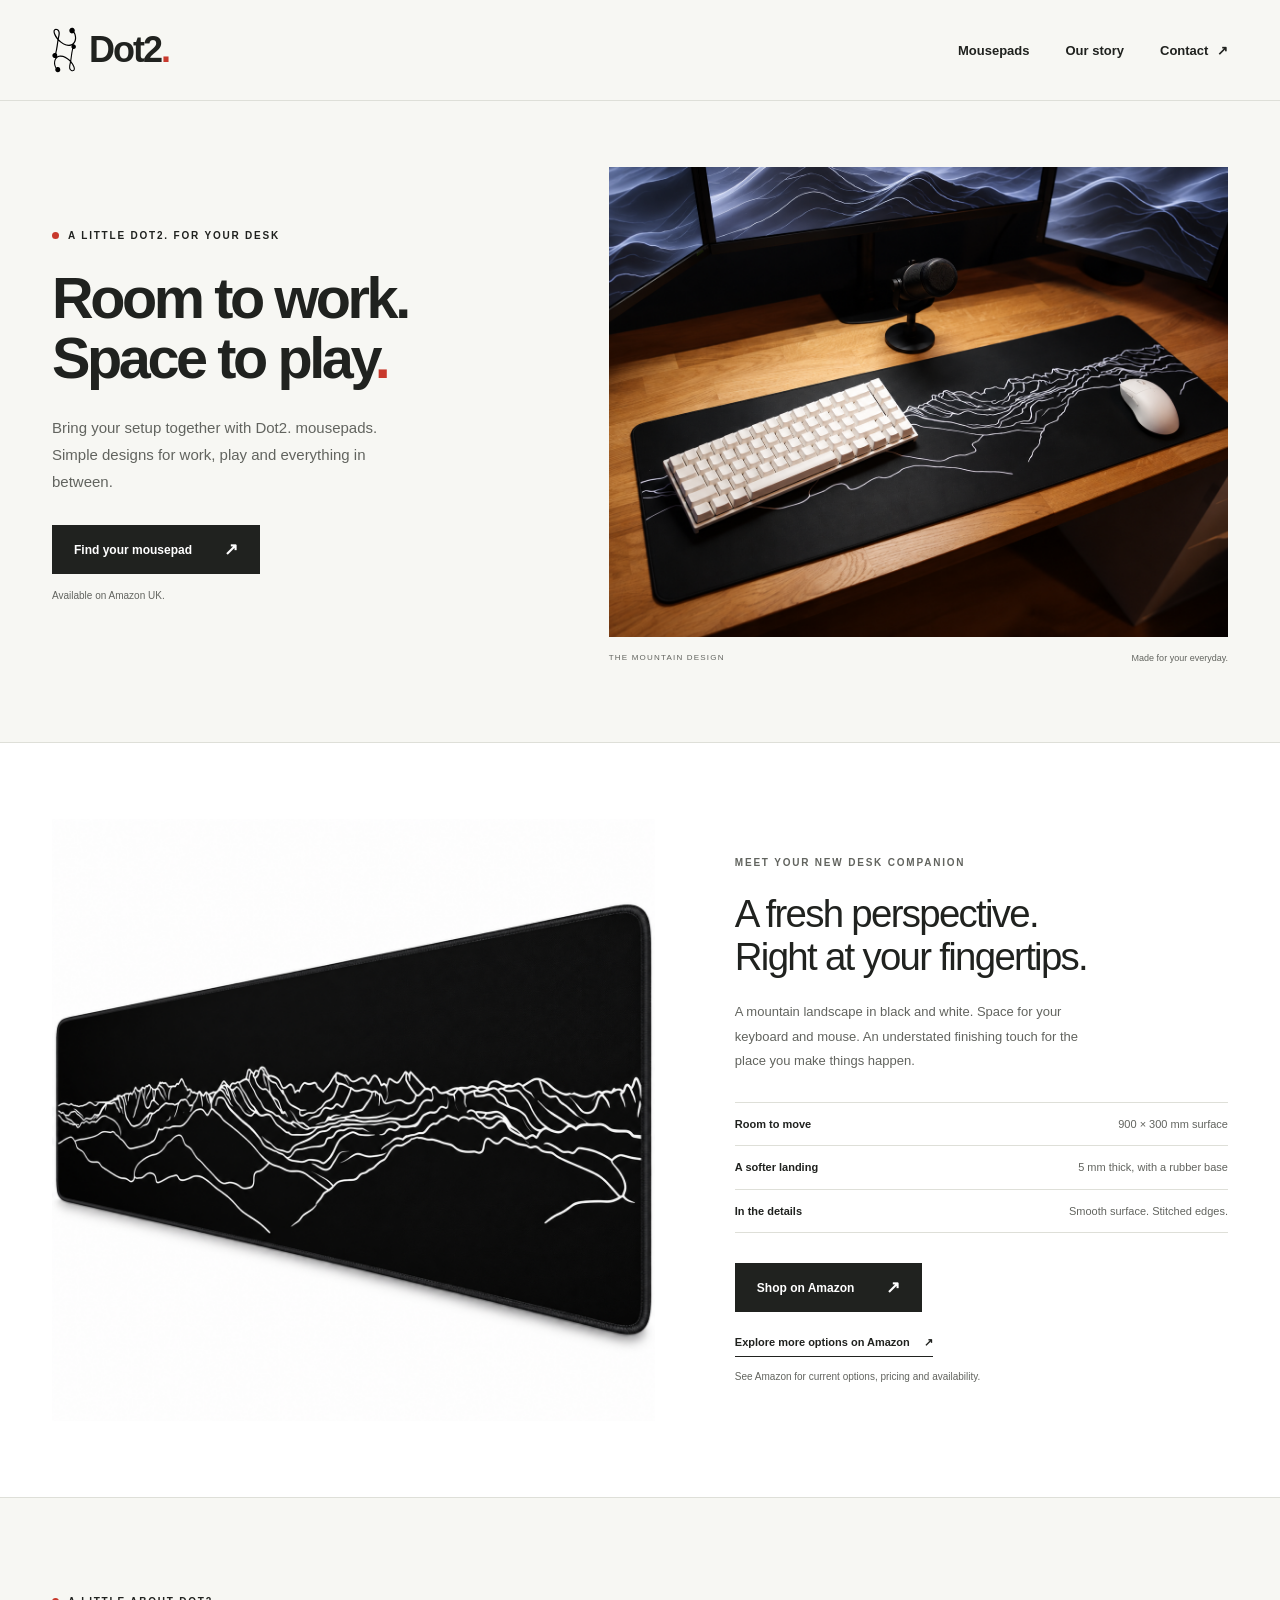
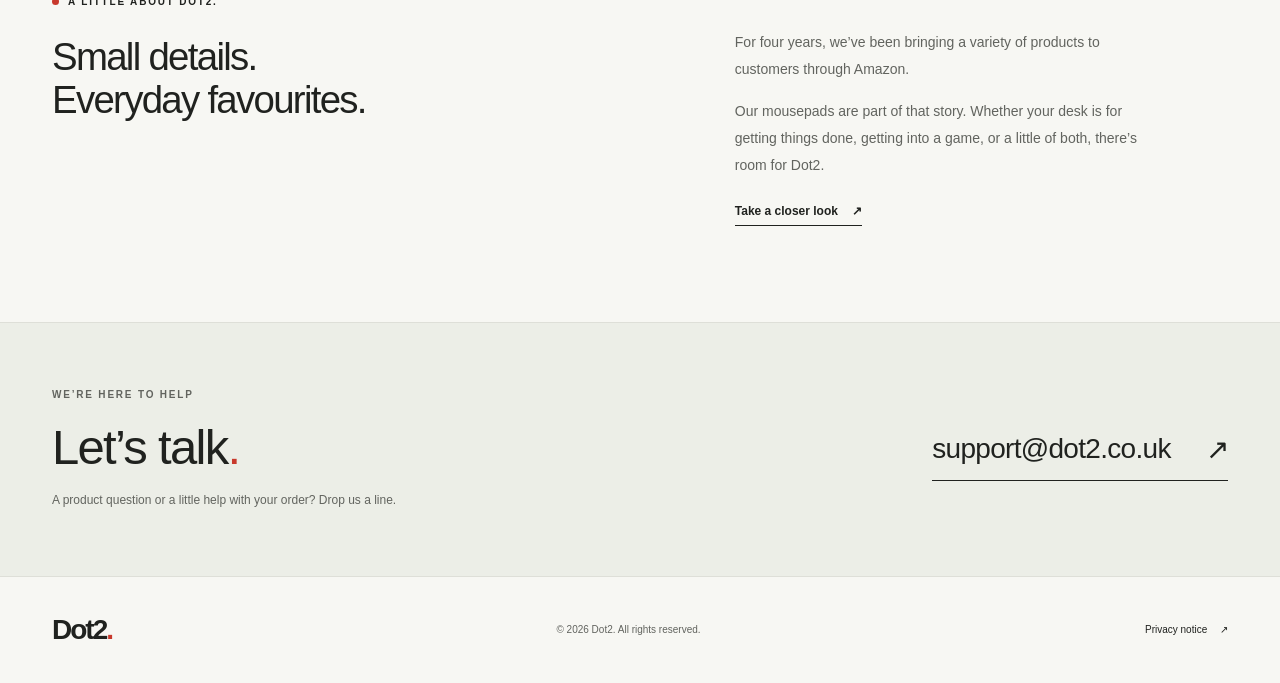
==== index.html @ 9f23a9d2 "Create Dot2 company website and GitHub Pages deployment" ====
<!doctype html>
<html lang="en-GB">
  <head>
    <meta charset="utf-8">
    <meta name="viewport" content="width=device-width, initial-scale=1">
    <meta name="description" content="Meet Dot2. Mousepads for work, play and everything in between. Explore our Mountain mousepad on Amazon UK or get in touch with our team.">
    <meta name="theme-color" content="#f7f7f3">
    <title>Dot2. — Room to work. Space to play.</title>
    <link rel="icon" href="assets/brand-mark.svg" type="image/svg+xml">
    <link rel="stylesheet" href="styles.css">
  </head>
  <body>
    <a class="skip-link" href="#main">Skip to content</a>
    <header class="site-header">
      <div class="container header-inner">
        <a class="brand" href="./" aria-label="Dot2. home">
          <img src="assets/brand-mark.svg" alt="" width="25" height="46">
          <span>Dot2<span class="brand-dot">.</span></span>
        </a>
        <nav class="main-nav" aria-label="Main navigation">
          <a href="#mousepads">Mousepads</a>
          <a href="#about">Our story</a>
          <a href="#contact">Contact <span aria-hidden="true">↗</span></a>
        </nav>
      </div>
    </header>

    <main id="main">
      <section class="hero container" aria-labelledby="hero-title">
        <div class="hero-copy">
          <p class="eyebrow"><span class="little-dot" aria-hidden="true"></span> A LITTLE DOT2. FOR YOUR DESK</p>
          <h1 id="hero-title">Room to work.<br>Space to play<span class="brand-dot">.</span></h1>
          <p class="hero-description">Bring your setup together with Dot2. mousepads. Simple designs for work, play and everything in between.</p>
          <a class="button button-dark" href="#mousepads">Find your mousepad <span aria-hidden="true">↗</span></a>
          <p class="hero-note">Available on Amazon UK.</p>
        </div>
        <figure class="hero-image">
          <img src="assets/mountain-lifestyle.png" alt="Dot2. black Mountain mousepad with white mountain line art on a wooden desk beneath a white keyboard and mouse." width="1536" height="1024" fetchpriority="high">
          <figcaption><span>THE MOUNTAIN DESIGN</span><span>Made for your everyday.</span></figcaption>
        </figure>
      </section>

      <section class="product-section" id="mousepads" aria-labelledby="product-title">
        <div class="container product-grid">
          <div class="product-image">
            <img src="assets/mountain-mousepad.png" alt="Angled view of the Dot2. Mountain mousepad, showing its black surface, white mountain line design and stitched edges." width="1254" height="1254" loading="lazy">
          </div>
          <div class="product-copy">
            <p class="eyebrow">MEET YOUR NEW DESK COMPANION</p>
            <h2 id="product-title">A fresh perspective.<br>Right at your fingertips.</h2>
            <p>A mountain landscape in black and white. Space for your keyboard and mouse. An understated finishing touch for the place you make things happen.</p>
            <dl class="product-details">
              <div><dt>Room to move</dt><dd>900 × 300 mm surface</dd></div>
              <div><dt>A softer landing</dt><dd>5 mm thick, with a rubber base</dd></div>
              <div><dt>In the details</dt><dd>Smooth surface. Stitched edges.</dd></div>
            </dl>
            <a class="button button-dark" href="https://www.amazon.co.uk/dp/B0HB7JHK9S">Shop on Amazon <span aria-hidden="true">↗</span></a>
            <a class="text-link more-options" href="https://www.amazon.co.uk/dp/B0HB7FL3H1">Explore more options on Amazon <span aria-hidden="true">↗</span></a>
            <p class="product-note">See Amazon for current options, pricing and availability.</p>
          </div>
        </div>
      </section>

      <section class="about-section container" id="about" aria-labelledby="about-title">
        <div>
          <p class="eyebrow"><span class="little-dot" aria-hidden="true"></span> A LITTLE ABOUT DOT2.</p>
          <h2 id="about-title">Small details.<br>Everyday favourites.</h2>
        </div>
        <div class="about-copy">
          <p>For four years, we’ve been bringing a variety of products to customers through Amazon.</p>
          <p>Our mousepads are part of that story. Whether your desk is for getting things done, getting into a game, or a little of both, there’s room for Dot2.</p>
          <a class="text-link" href="#mousepads">Take a closer look <span aria-hidden="true">↗</span></a>
        </div>
      </section>

      <section class="contact-section" id="contact" aria-labelledby="contact-title">
        <div class="container contact-inner">
          <div>
            <p class="eyebrow">WE’RE HERE TO HELP</p>
            <h2 id="contact-title">Let’s talk<span class="brand-dot">.</span></h2>
            <p>A product question or a little help with your order? Drop us a line.</p>
          </div>
          <a class="contact-email" href="mailto:support@dot2.co.uk">support@dot2.co.uk <span aria-hidden="true">↗</span></a>
        </div>
      </section>
    </main>

    <footer class="site-footer">
      <div class="container footer-inner">
        <a class="brand footer-brand" href="./" aria-label="Dot2. home"><span>Dot2<span class="brand-dot">.</span></span></a>
        <p>© 2026 Dot2. All rights reserved.</p>
        <a href="privacy.html">Privacy notice <span aria-hidden="true">↗</span></a>
      </div>
    </footer>
  </body>
</html>
---- styles.css ----
:root {
  color-scheme: light;
  --paper: #f7f7f3;
  --ink: #20221f;
  --muted: #62645f;
  --line: #dedfd8;
  --accent: #c8392c;
  --white: #ffffff;
}

* { box-sizing: border-box; }
html { scroll-behavior: smooth; scroll-padding-top: 30px; }
body { margin: 0; background: var(--paper); color: var(--ink); font-family: Arial, Helvetica, sans-serif; -webkit-font-smoothing: antialiased; }
img { display: block; max-width: 100%; height: auto; }
a { color: inherit; text-underline-offset: 5px; }
a, button { -webkit-tap-highlight-color: transparent; }
a:focus-visible { outline: 3px solid var(--accent); outline-offset: 6px; }
::selection { background: #f2c0b7; color: var(--ink); }
.container { width: min(1240px, calc(100% - 104px)); margin-inline: auto; }
.skip-link { position: fixed; top: 12px; left: 12px; z-index: 10; padding: 13px 18px; background: var(--ink); color: var(--white); transform: translateY(-180%); }
.skip-link:focus { transform: translateY(0); }
.site-header { border-bottom: 1px solid var(--line); }
.header-inner { display: flex; align-items: center; justify-content: space-between; min-height: 100px; gap: 24px; }
.brand { display: inline-flex; align-items: center; gap: 12px; color: var(--ink); text-decoration: none; flex-shrink: 0; }
.brand > span { font-size: 36px; font-weight: 750; letter-spacing: -2px; }
.brand img { width: 25px; height: 46px; object-fit: contain; }
.brand-dot { color: var(--accent); }
.main-nav { display: flex; gap: 36px; font-size: 13px; font-weight: 600; }
.main-nav a { text-decoration: none; padding-block: 12px; }
.main-nav a:hover, .site-footer a:hover { color: var(--accent); }
.main-nav span { margin-left: 5px; }
.hero { display: grid; grid-template-columns: 0.9fr 1.1fr; align-items: center; gap: 50px; padding-block: 66px 76px; }
.eyebrow { display: flex; align-items: center; gap: 9px; margin: 0 0 26px; font-size: 10px; line-height: 1.5; font-weight: 700; letter-spacing: 1.8px; }
.little-dot { width: 7px; height: 7px; flex-shrink: 0; border-radius: 50%; background: var(--accent); }
h1, h2, p { margin-top: 0; }
h1 { margin-bottom: 25px; font-size: clamp(44px, 4.5vw, 66px); font-weight: 600; line-height: 1.04; letter-spacing: -3.4px; }
h2 { font-size: clamp(30px, 3vw, 43px); font-weight: 500; line-height: 1.12; letter-spacing: -1.7px; }
.hero-description { max-width: 350px; margin-bottom: 30px; color: var(--muted); font-size: 15px; line-height: 1.8; }
.button { display: inline-flex; align-items: center; justify-content: space-between; gap: 32px; min-height: 49px; padding: 16px 22px; font-size: 12px; font-weight: 600; text-decoration: none; transition: background 150ms ease; }
.button-dark { background: var(--ink); color: var(--white); }
.button-dark:hover { background: #44483f; }
.button span { font-size: 17px; line-height: 1; }
.hero-note, .product-note { color: var(--muted); font-size: 10px; line-height: 1.6; }
.hero-note { margin: 14px 0 0; }
.hero-image { margin: 0; }
.hero-image > img { width: 100%; height: 470px; object-fit: cover; object-position: 52% center; }
.hero-image figcaption { display: flex; justify-content: space-between; gap: 15px; margin-top: 15px; color: var(--muted); font-size: 9px; line-height: 1.5; }
.hero-image figcaption span:first-child { font-size: 8px; letter-spacing: 1.2px; }
.product-section { background: var(--white); border-top: 1px solid var(--line); border-bottom: 1px solid var(--line); }
.product-grid { display: grid; grid-template-columns: 1.1fr 0.9fr; align-items: center; gap: 80px; padding-block: 76px; }
.product-image { min-width: 0; }
.product-image img { width: 100%; }
.product-copy .eyebrow { margin-bottom: 22px; color: var(--muted); }
.product-copy h2 { margin-bottom: 22px; }
.product-copy > p:not(.eyebrow):not(.product-note) { color: var(--muted); font-size: 13px; line-height: 1.9; max-width: 370px; }
.product-details { margin-block: 28px 30px; }
.product-details > div { display: flex; align-items: baseline; justify-content: space-between; gap: 15px; border-top: 1px solid var(--line); padding-block: 13px; font-size: 11px; line-height: 1.5; }
.product-details > div:last-child { border-bottom: 1px solid var(--line); }
.product-details dt { font-weight: 600; }
.product-details dd { margin: 0; color: var(--muted); text-align: right; }
.text-link { display: inline-flex; align-items: center; gap: 14px; font-size: 12px; line-height: 1.6; font-weight: 600; text-decoration: none; border-bottom: 1px solid var(--ink); padding-bottom: 4px; }
.text-link:hover { color: var(--accent); border-bottom-color: var(--accent); }
.more-options { display: flex; width: fit-content; margin-top: 22px; font-size: 11px; }
.product-note { margin: 12px 0 0; }
.about-section { display: grid; grid-template-columns: 1.1fr 0.9fr; gap: 80px; padding-block: 96px; }
.about-section h2 { margin-bottom: 0; }
.about-copy { padding-top: 35px; max-width: 420px; }
.about-copy p { color: var(--muted); font-size: 14px; line-height: 1.9; margin-bottom: 16px; }
.about-copy .text-link { margin-top: 8px; }
.contact-section { background: #eceee7; border-top: 1px solid var(--line); }
.contact-inner { display: flex; align-items: center; justify-content: space-between; gap: 40px; padding-block: 64px; }
.contact-inner .eyebrow { margin-bottom: 18px; color: var(--muted); }
.contact-inner h2 { margin-bottom: 15px; font-size: 49px; }
.contact-inner p:last-child { color: var(--muted); font-size: 12px; line-height: 1.8; margin-bottom: 0; }
.contact-email { display: inline-flex; align-items: center; gap: 35px; font-size: clamp(18px, 2.2vw, 28px); letter-spacing: -0.7px; text-decoration: none; border-bottom: 1px solid var(--ink); padding-block: 14px; }
.contact-email:hover { color: var(--accent); border-color: var(--accent); }
.site-footer { border-top: 1px solid var(--line); }
.footer-inner { display: flex; align-items: center; justify-content: space-between; gap: 24px; min-height: 106px; }
.footer-brand > span { font-size: 28px; }
.footer-inner p { margin: 0; color: var(--muted); font-size: 10px; }
.footer-inner > a:last-child { font-size: 10px; text-decoration: none; }
.footer-inner > a:last-child span { margin-left: 10px; }
.privacy-main { max-width: 850px; padding-block: 48px 100px; }
.back-link { margin-bottom: 58px; }
.privacy-main h1 { font-size: clamp(48px, 6vw, 76px); margin-bottom: 18px; }
.privacy-date { color: var(--muted); font-size: 12px; }
.privacy-content { margin-top: 52px; max-width: 680px; }
.privacy-content section + section { margin-top: 35px; }
.privacy-content h2 { font-size: 24px; letter-spacing: -0.6px; margin-bottom: 15px; }
.privacy-content p { color: var(--muted); font-size: 14px; line-height: 1.9; margin-bottom: 12px; }
.privacy-content a:hover { color: var(--accent); }

@media (min-width: 1500px) {
  .hero { padding-block: 86px 96px; }
  .hero-image > img { height: 510px; }
}
@media (max-width: 1050px) {
  .container { width: calc(100% - 64px); }
  .hero { gap: 30px; padding-block: 52px 62px; }
  h1 { font-size: clamp(40px, 5vw, 54px); letter-spacing: -2.6px; }
  .hero-image > img { height: 420px; }
  .hero-description { font-size: 14px; }
  .eyebrow { font-size: 9px; letter-spacing: 1.4px; }
  .product-grid, .about-section { gap: 45px; }
  .product-details > div { flex-direction: column; gap: 4px; }
  .product-details dd { text-align: left; }
  .contact-email { gap: 20px; }
}
@media (max-width: 720px) {
  .container { width: calc(100% - 40px); }
  .header-inner { min-height: 80px; gap: 18px; }
  .brand { gap: 8px; }
  .brand > span { font-size: 30px; }
  .brand img { width: 20px; height: 37px; }
  .main-nav { gap: 20px; font-size: 11px; }
  .main-nav span { display: none; }
  .hero { grid-template-columns: 1fr; gap: 36px; padding-block: 47px 44px; }
  .hero .eyebrow { margin-bottom: 23px; }
  h1 { font-size: clamp(42px, 8.7vw, 62px); letter-spacing: -2.7px; }
  .hero-description { max-width: 360px; margin-bottom: 25px; font-size: 14px; }
  .hero-image > img { height: auto; aspect-ratio: 1.35; object-position: center; }
  .hero-image figcaption { margin-top: 12px; }
  .product-grid { grid-template-columns: 1fr; gap: 20px; padding-block: 35px 48px; }
  .product-image { max-width: 480px; width: 100%; margin-inline: auto; }
  .product-copy h2 { font-size: 34px; }
  .product-copy > p:not(.eyebrow):not(.product-note) { max-width: 420px; }
  .product-details > div { flex-direction: row; }
  .product-details dd { text-align: right; }
  .about-section { grid-template-columns: 1fr; gap: 25px; padding-block: 55px; }
  .about-section h2 { font-size: 36px; }
  .about-copy { padding-top: 0; }
  .contact-inner { align-items: flex-start; flex-direction: column; gap: 20px; padding-block: 45px; }
  .contact-inner h2 { font-size: 44px; }
  .contact-email { font-size: 24px; }
  .footer-inner { flex-wrap: wrap; min-height: 100px; padding-block: 25px; column-gap: 20px; row-gap: 16px; }
  .footer-brand { width: 100%; }
  .footer-brand > span { font-size: 26px; }
  .privacy-main { padding-block: 35px 60px; }
  .back-link { margin-bottom: 42px; }
  .privacy-content { margin-top: 38px; }
}
@media (max-width: 370px) {
  .main-nav { gap: 12px; font-size: 10px; }
  .product-details > div { flex-direction: column; }
  .product-details dd { text-align: left; }
  .contact-email { font-size: 22px; gap: 18px; }
}
@media (prefers-reduced-motion: reduce) {
  html { scroll-behavior: auto; }
  .button { transition: none; }
}
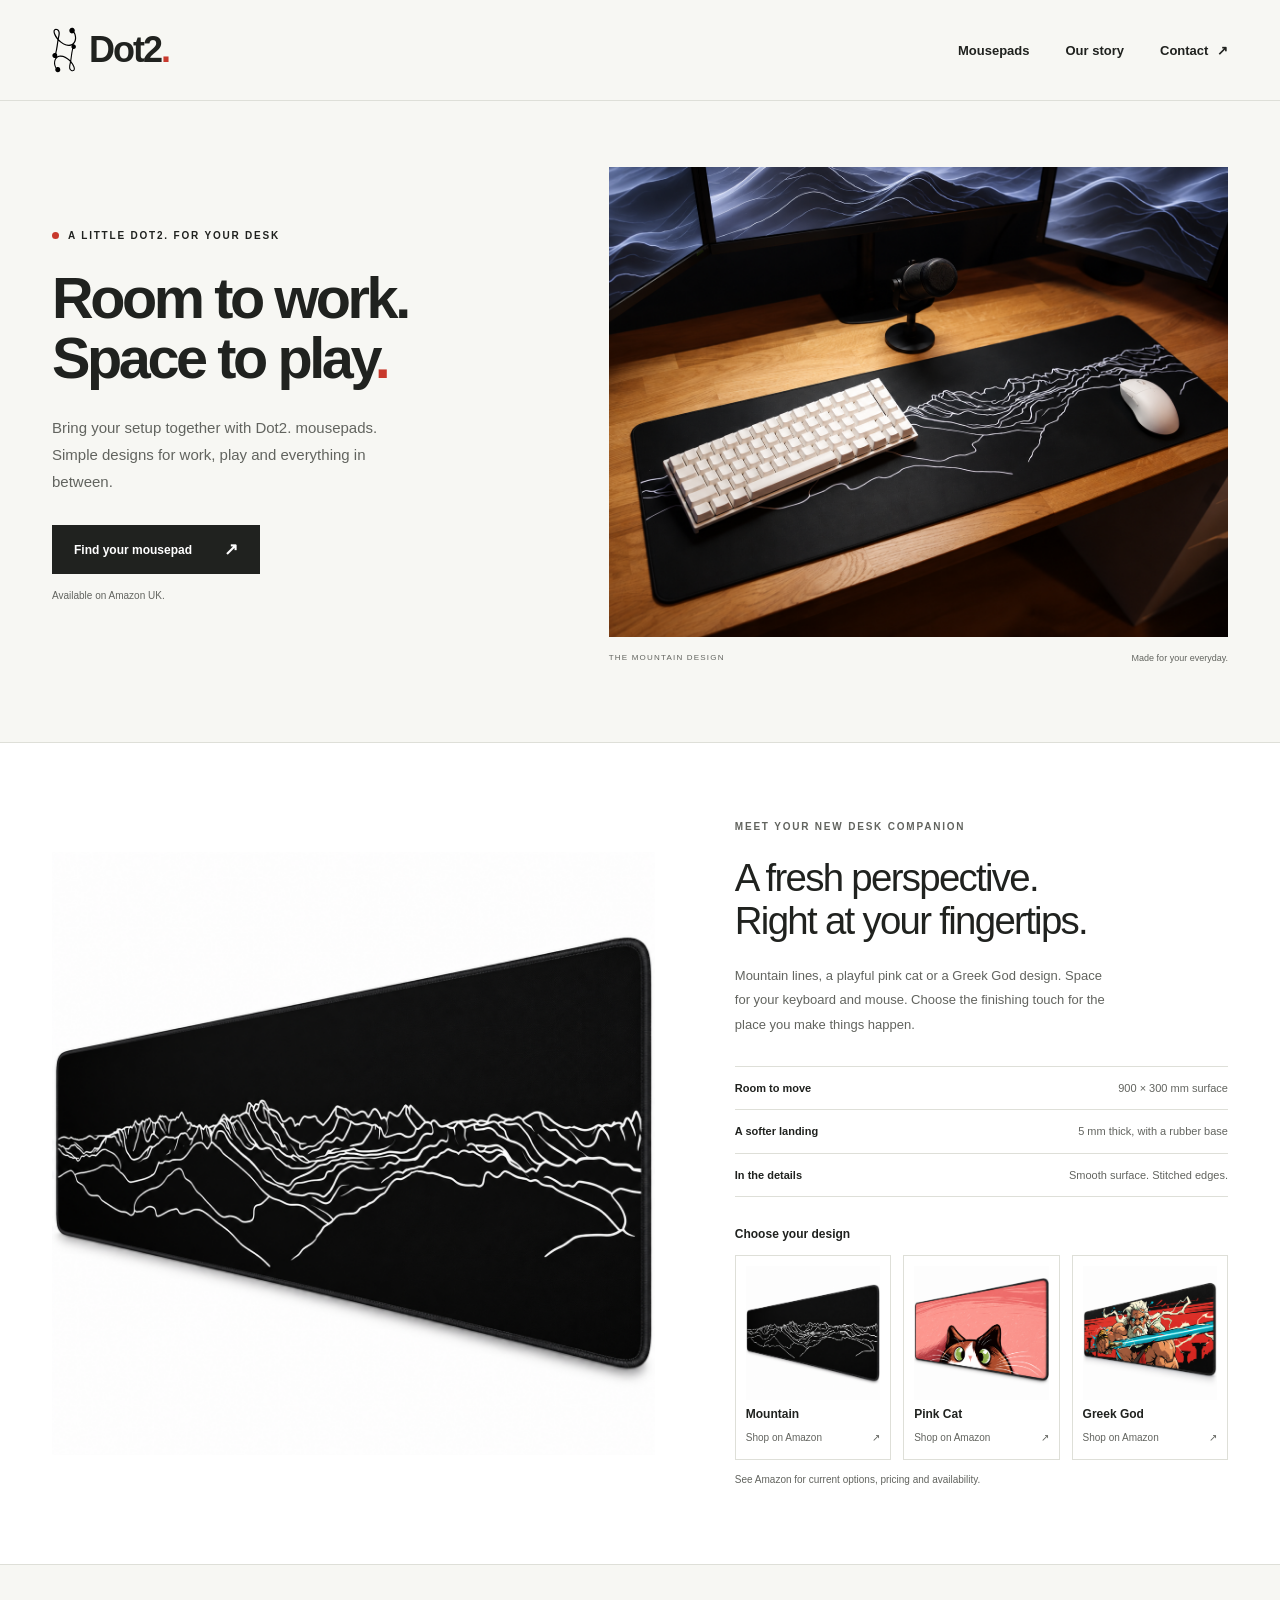
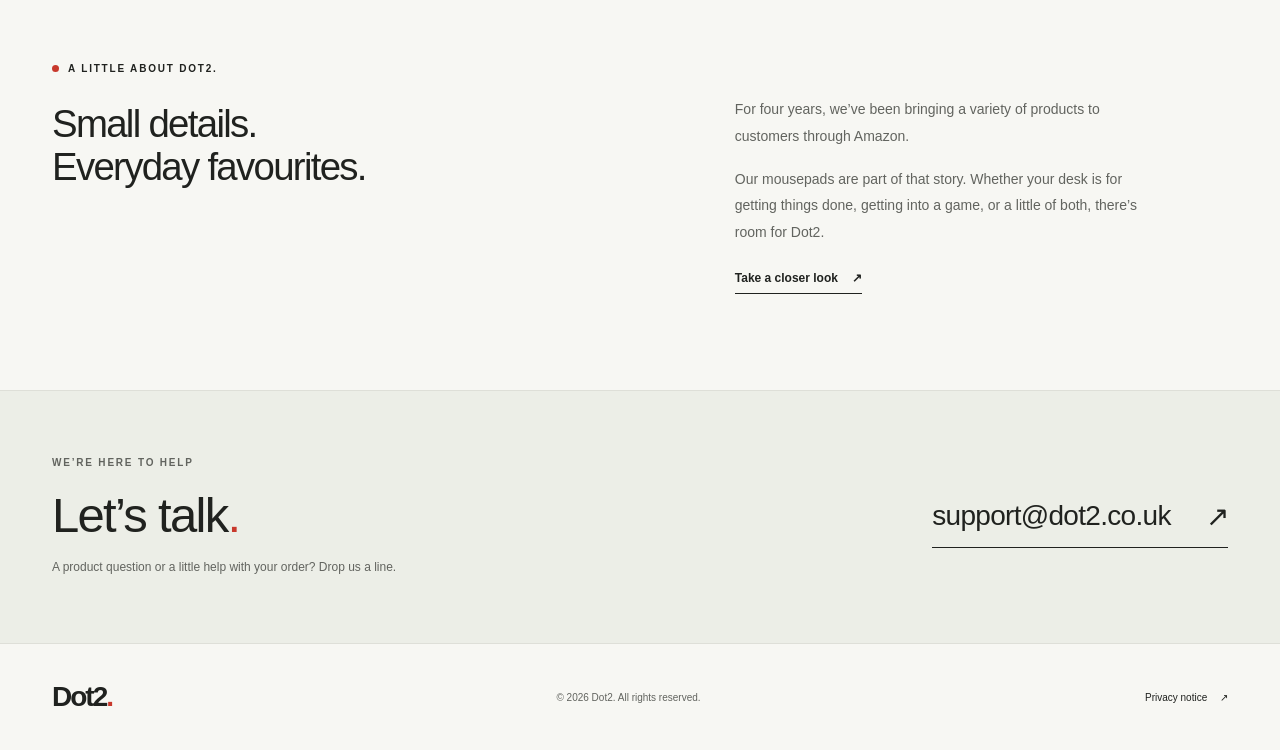
==== commit 2825444b: "Add Amazon links for all three mousepad designs" ====
--- a/index.html
+++ b/index.html
@@ -3,7 +3,7 @@
   <head>
     <meta charset="utf-8">
     <meta name="viewport" content="width=device-width, initial-scale=1">
-    <meta name="description" content="Meet Dot2. Mousepads for work, play and everything in between. Explore our Mountain mousepad on Amazon UK or get in touch with our team.">
+    <meta name="description" content="Meet Dot2. Mousepads for work, play and everything in between. Explore our Mountain, Pink Cat and Greek God designs on Amazon UK.">
     <meta name="theme-color" content="#f7f7f3">
     <title>Dot2. — Room to work. Space to play.</title>
     <link rel="icon" href="assets/brand-mark.svg" type="image/svg+xml">
@@ -48,14 +48,30 @@
           <div class="product-copy">
             <p class="eyebrow">MEET YOUR NEW DESK COMPANION</p>
             <h2 id="product-title">A fresh perspective.<br>Right at your fingertips.</h2>
-            <p>A mountain landscape in black and white. Space for your keyboard and mouse. An understated finishing touch for the place you make things happen.</p>
+            <p>Mountain lines, a playful pink cat or a Greek God design. Space for your keyboard and mouse. Choose the finishing touch for the place you make things happen.</p>
             <dl class="product-details">
               <div><dt>Room to move</dt><dd>900 × 300 mm surface</dd></div>
               <div><dt>A softer landing</dt><dd>5 mm thick, with a rubber base</dd></div>
               <div><dt>In the details</dt><dd>Smooth surface. Stitched edges.</dd></div>
             </dl>
-            <a class="button button-dark" href="https://www.amazon.co.uk/dp/B0HB7JHK9S">Shop on Amazon <span aria-hidden="true">↗</span></a>
-            <a class="text-link more-options" href="https://www.amazon.co.uk/dp/B0HB7FL3H1">Explore more options on Amazon <span aria-hidden="true">↗</span></a>
+            <h3 class="designs-heading">Choose your design</h3>
+            <div class="design-links">
+              <a class="design-link" href="https://www.amazon.co.uk/dp/B0HB7JHK9S" aria-label="Shop the Mountain mousepad on Amazon">
+                <img src="assets/mountain-mousepad.png" alt="" width="1254" height="1254" loading="lazy">
+                <span class="design-name">Mountain</span>
+                <span class="design-cta">Shop on Amazon <span aria-hidden="true">↗</span></span>
+              </a>
+              <a class="design-link" href="https://www.amazon.co.uk/dp/B0HB7FL3H1" aria-label="Shop the Pink Cat mousepad on Amazon">
+                <img src="assets/pink-cat-mousepad.png" alt="" width="1254" height="1254" loading="lazy">
+                <span class="design-name">Pink Cat</span>
+                <span class="design-cta">Shop on Amazon <span aria-hidden="true">↗</span></span>
+              </a>
+              <a class="design-link" href="https://www.amazon.co.uk/dp/B0HB6W23HJ" aria-label="Shop the Greek God mousepad on Amazon">
+                <img src="assets/greek-god-mousepad.png" alt="" width="1254" height="1254" loading="lazy">
+                <span class="design-name">Greek God</span>
+                <span class="design-cta">Shop on Amazon <span aria-hidden="true">↗</span></span>
+              </a>
+            </div>
             <p class="product-note">See Amazon for current options, pricing and availability.</p>
           </div>
         </div>
--- a/styles.css
+++ b/styles.css
@@ -60,7 +60,14 @@
 .product-details dd { margin: 0; color: var(--muted); text-align: right; }
 .text-link { display: inline-flex; align-items: center; gap: 14px; font-size: 12px; line-height: 1.6; font-weight: 600; text-decoration: none; border-bottom: 1px solid var(--ink); padding-bottom: 4px; }
 .text-link:hover { color: var(--accent); border-bottom-color: var(--accent); }
-.more-options { display: flex; width: fit-content; margin-top: 22px; font-size: 11px; }
+.designs-heading { margin: 0 0 14px; font-size: 12px; font-weight: 600; }
+.design-links { display: grid; grid-template-columns: repeat(3, minmax(0, 1fr)); gap: 12px; }
+.design-link { display: flex; flex-direction: column; min-width: 0; padding: 10px 10px 14px; border: 1px solid var(--line); text-decoration: none; transition: border-color 150ms ease; }
+.design-link:hover { border-color: var(--ink); }
+.design-link img { width: 100%; aspect-ratio: 1; object-fit: contain; }
+.design-name { margin-top: 5px; font-size: 12px; font-weight: 600; line-height: 1.5; }
+.design-cta { display: flex; align-items: baseline; justify-content: space-between; gap: 4px; margin-top: 7px; color: var(--muted); font-size: 10px; line-height: 1.5; }
+.design-link:hover .design-cta { color: var(--ink); }
 .product-note { margin: 12px 0 0; }
 .about-section { display: grid; grid-template-columns: 1.1fr 0.9fr; gap: 80px; padding-block: 96px; }
 .about-section h2 { margin-bottom: 0; }
@@ -104,6 +111,9 @@
   .product-grid, .about-section { gap: 45px; }
   .product-details > div { flex-direction: column; gap: 4px; }
   .product-details dd { text-align: left; }
+  .design-links { gap: 8px; }
+  .design-link { padding: 7px 7px 11px; }
+  .design-cta { flex-wrap: wrap; }
   .contact-email { gap: 20px; }
 }
 @media (max-width: 720px) {
@@ -147,5 +157,5 @@
 }
 @media (prefers-reduced-motion: reduce) {
   html { scroll-behavior: auto; }
-  .button { transition: none; }
+  .button, .design-link { transition: none; }
 }
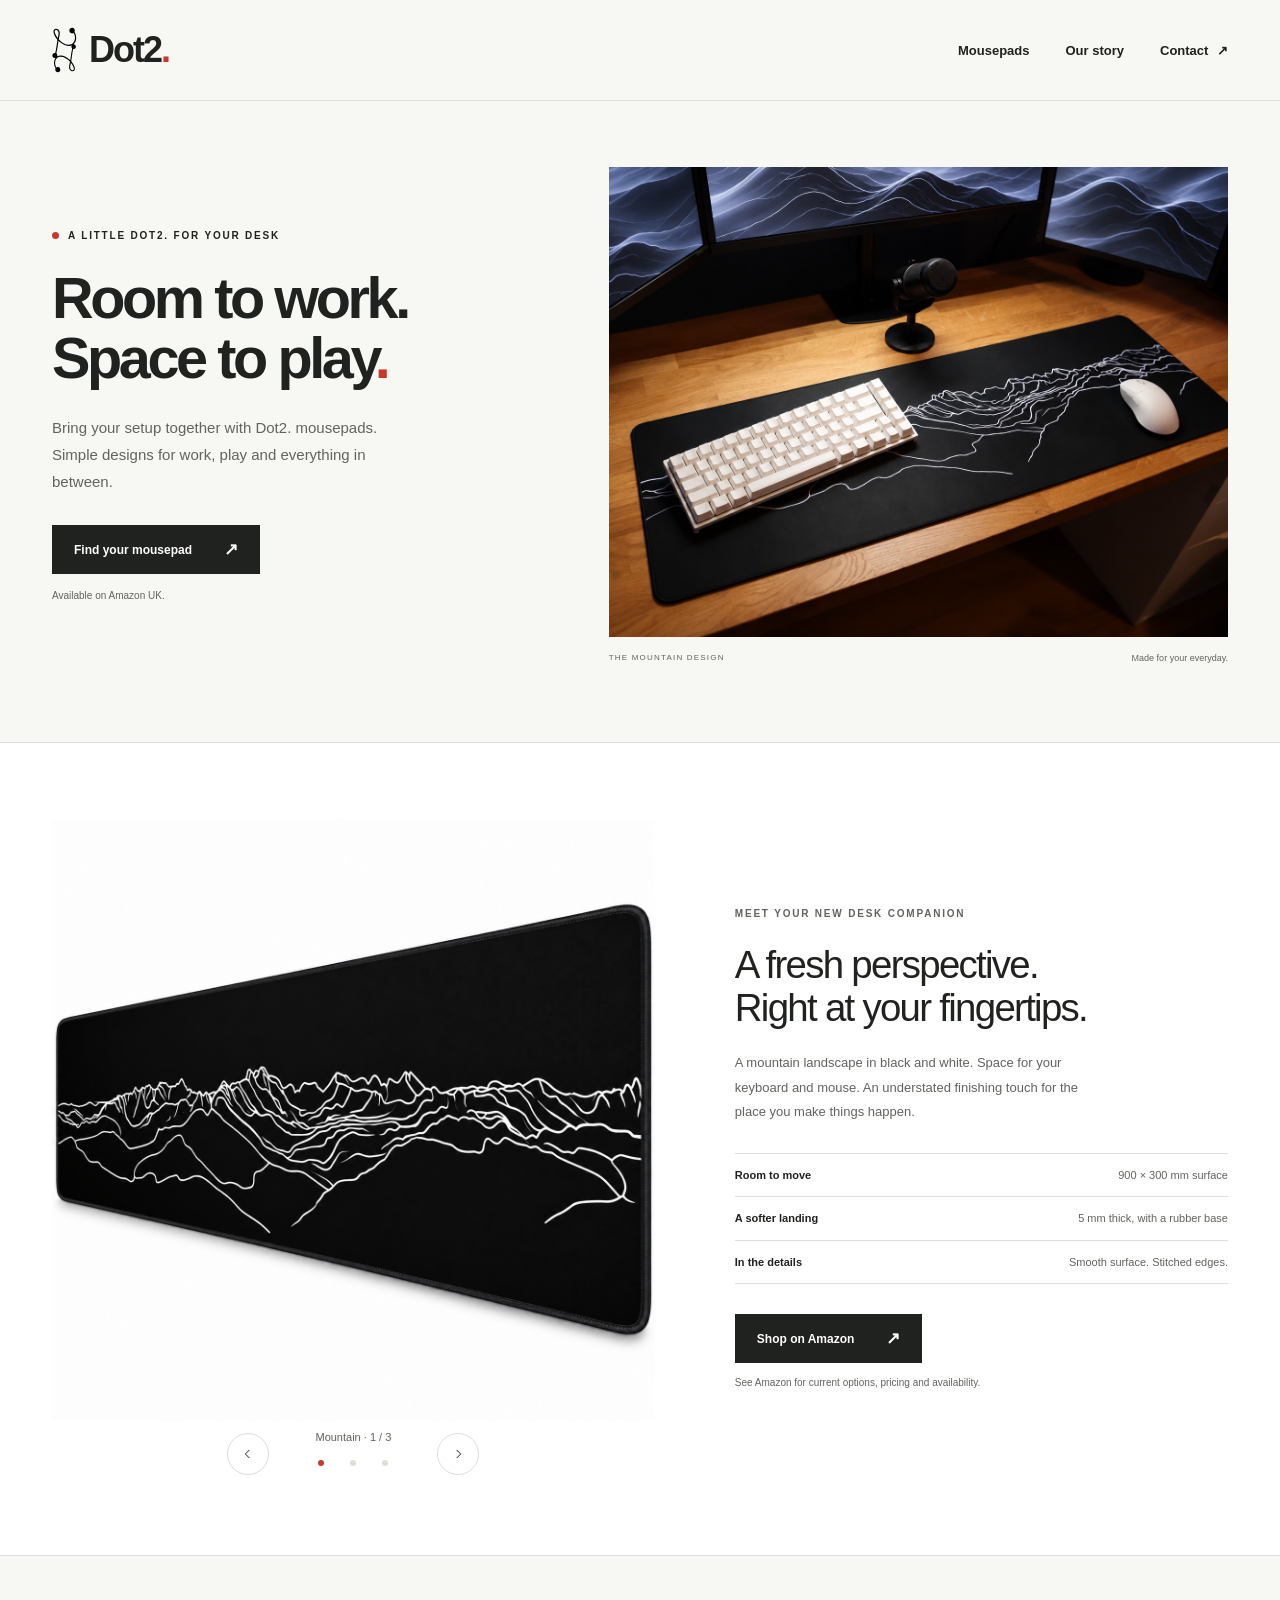
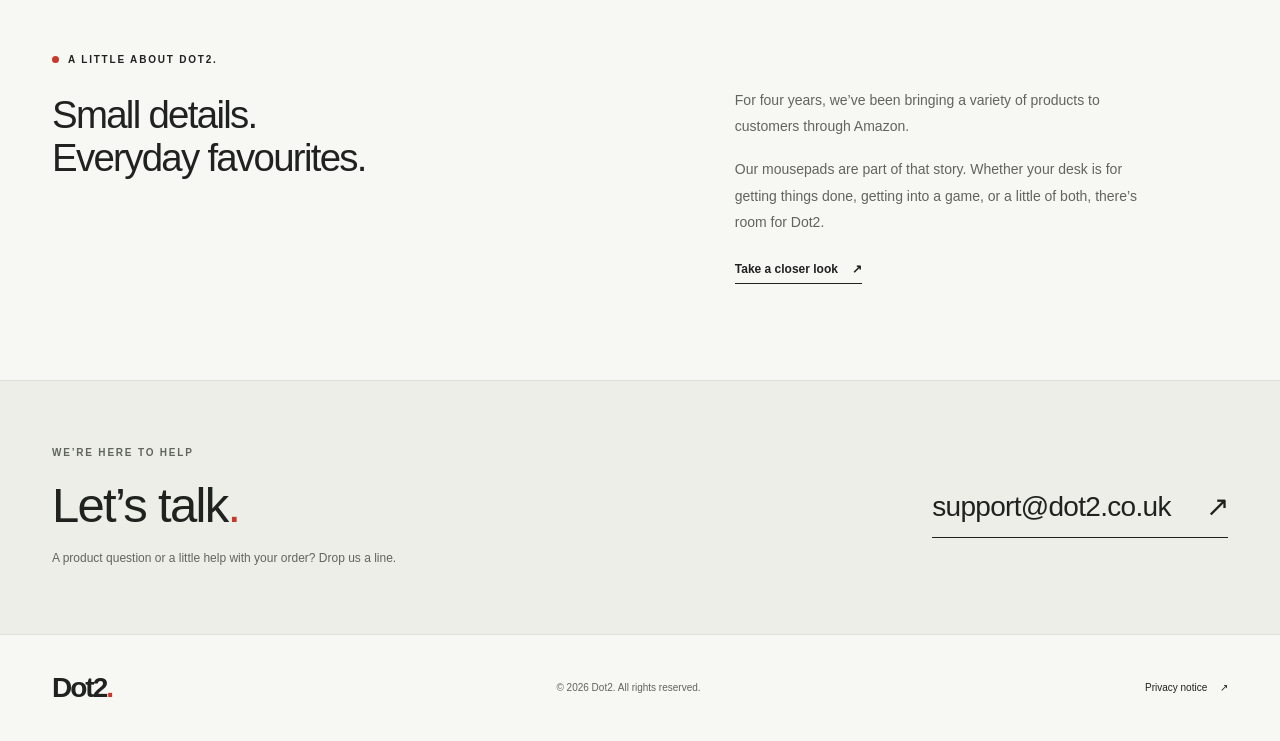
==== commit ecd44520: "Restore product layout with a simple mousepad carousel" ====
--- a/index.html
+++ b/index.html
@@ -8,6 +8,7 @@
     <title>Dot2. — Room to work. Space to play.</title>
     <link rel="icon" href="assets/brand-mark.svg" type="image/svg+xml">
     <link rel="stylesheet" href="styles.css">
+    <script src="carousel.js" defer></script>
   </head>
   <body>
     <a class="skip-link" href="#main">Skip to content</a>
@@ -40,38 +41,37 @@
         </figure>
       </section>
 
-      <section class="product-section" id="mousepads" aria-labelledby="product-title">
+      <section class="product-section" id="mousepads" aria-labelledby="product-title" data-product-carousel>
         <div class="container product-grid">
           <div class="product-image">
-            <img src="assets/mountain-mousepad.png" alt="Angled view of the Dot2. Mountain mousepad, showing its black surface, white mountain line design and stitched edges." width="1254" height="1254" loading="lazy">
+            <img src="assets/mountain-mousepad.png" alt="Angled view of the Dot2. Mountain mousepad, showing its black surface, white mountain line design and stitched edges." width="1254" height="1254" loading="lazy" data-product-image>
+            <div class="carousel-controls" role="group" aria-label="Choose a mousepad design" data-product-controls hidden>
+              <button class="carousel-arrow" type="button" aria-label="Previous mousepad design" data-carousel-previous>
+                <svg width="16" height="16" viewBox="0 0 24 24" fill="none" stroke="currentColor" stroke-width="1.5" aria-hidden="true"><path d="m14 6-6 6 6 6"/></svg>
+              </button>
+              <div class="carousel-position">
+                <p class="carousel-status" aria-live="polite" aria-atomic="true" data-product-status>Mountain · 1 / 3</p>
+                <div class="carousel-dots" role="group" aria-label="Mousepad designs">
+                  <button type="button" aria-label="Show Mountain design" aria-pressed="true" data-carousel-dot data-index="0"></button>
+                  <button type="button" aria-label="Show Pink Cat design" aria-pressed="false" data-carousel-dot data-index="1"></button>
+                  <button type="button" aria-label="Show Greek God design" aria-pressed="false" data-carousel-dot data-index="2"></button>
+                </div>
+              </div>
+              <button class="carousel-arrow" type="button" aria-label="Next mousepad design" data-carousel-next>
+                <svg width="16" height="16" viewBox="0 0 24 24" fill="none" stroke="currentColor" stroke-width="1.5" aria-hidden="true"><path d="m10 6 6 6-6 6"/></svg>
+              </button>
+            </div>
           </div>
           <div class="product-copy">
             <p class="eyebrow">MEET YOUR NEW DESK COMPANION</p>
             <h2 id="product-title">A fresh perspective.<br>Right at your fingertips.</h2>
-            <p>Mountain lines, a playful pink cat or a Greek God design. Space for your keyboard and mouse. Choose the finishing touch for the place you make things happen.</p>
+            <p data-product-description>A mountain landscape in black and white. Space for your keyboard and mouse. An understated finishing touch for the place you make things happen.</p>
             <dl class="product-details">
               <div><dt>Room to move</dt><dd>900 × 300 mm surface</dd></div>
               <div><dt>A softer landing</dt><dd>5 mm thick, with a rubber base</dd></div>
               <div><dt>In the details</dt><dd>Smooth surface. Stitched edges.</dd></div>
             </dl>
-            <h3 class="designs-heading">Choose your design</h3>
-            <div class="design-links">
-              <a class="design-link" href="https://www.amazon.co.uk/dp/B0HB7JHK9S" aria-label="Shop the Mountain mousepad on Amazon">
-                <img src="assets/mountain-mousepad.png" alt="" width="1254" height="1254" loading="lazy">
-                <span class="design-name">Mountain</span>
-                <span class="design-cta">Shop on Amazon <span aria-hidden="true">↗</span></span>
-              </a>
-              <a class="design-link" href="https://www.amazon.co.uk/dp/B0HB7FL3H1" aria-label="Shop the Pink Cat mousepad on Amazon">
-                <img src="assets/pink-cat-mousepad.png" alt="" width="1254" height="1254" loading="lazy">
-                <span class="design-name">Pink Cat</span>
-                <span class="design-cta">Shop on Amazon <span aria-hidden="true">↗</span></span>
-              </a>
-              <a class="design-link" href="https://www.amazon.co.uk/dp/B0HB6W23HJ" aria-label="Shop the Greek God mousepad on Amazon">
-                <img src="assets/greek-god-mousepad.png" alt="" width="1254" height="1254" loading="lazy">
-                <span class="design-name">Greek God</span>
-                <span class="design-cta">Shop on Amazon <span aria-hidden="true">↗</span></span>
-              </a>
-            </div>
+            <a class="button button-dark" href="https://www.amazon.co.uk/dp/B0HB7JHK9S" aria-label="Shop the Mountain mousepad on Amazon" data-product-link>Shop on Amazon <span aria-hidden="true">↗</span></a>
             <p class="product-note">See Amazon for current options, pricing and availability.</p>
           </div>
         </div>
--- a/styles.css
+++ b/styles.css
@@ -14,7 +14,7 @@
 img { display: block; max-width: 100%; height: auto; }
 a { color: inherit; text-underline-offset: 5px; }
 a, button { -webkit-tap-highlight-color: transparent; }
-a:focus-visible { outline: 3px solid var(--accent); outline-offset: 6px; }
+a:focus-visible, button:focus-visible { outline: 3px solid var(--accent); outline-offset: 6px; }
 ::selection { background: #f2c0b7; color: var(--ink); }
 .container { width: min(1240px, calc(100% - 104px)); margin-inline: auto; }
 .skip-link { position: fixed; top: 12px; left: 12px; z-index: 10; padding: 13px 18px; background: var(--ink); color: var(--white); transform: translateY(-180%); }
@@ -60,14 +60,18 @@
 .product-details dd { margin: 0; color: var(--muted); text-align: right; }
 .text-link { display: inline-flex; align-items: center; gap: 14px; font-size: 12px; line-height: 1.6; font-weight: 600; text-decoration: none; border-bottom: 1px solid var(--ink); padding-bottom: 4px; }
 .text-link:hover { color: var(--accent); border-bottom-color: var(--accent); }
-.designs-heading { margin: 0 0 14px; font-size: 12px; font-weight: 600; }
-.design-links { display: grid; grid-template-columns: repeat(3, minmax(0, 1fr)); gap: 12px; }
-.design-link { display: flex; flex-direction: column; min-width: 0; padding: 10px 10px 14px; border: 1px solid var(--line); text-decoration: none; transition: border-color 150ms ease; }
-.design-link:hover { border-color: var(--ink); }
-.design-link img { width: 100%; aspect-ratio: 1; object-fit: contain; }
-.design-name { margin-top: 5px; font-size: 12px; font-weight: 600; line-height: 1.5; }
-.design-cta { display: flex; align-items: baseline; justify-content: space-between; gap: 4px; margin-top: 7px; color: var(--muted); font-size: 10px; line-height: 1.5; }
-.design-link:hover .design-cta { color: var(--ink); }
+.carousel-controls { align-items: center; justify-content: center; gap: 18px; margin-top: 8px; }
+.carousel-controls:not([hidden]) { display: flex; }
+.carousel-controls button { display: inline-flex; align-items: center; justify-content: center; padding: 0; color: var(--ink); background: transparent; cursor: pointer; }
+.carousel-arrow { width: 42px; height: 42px; flex-shrink: 0; border: 1px solid var(--line); border-radius: 50%; }
+.carousel-arrow:hover { border-color: var(--ink); }
+.carousel-position { min-width: 132px; text-align: center; }
+.carousel-status { margin: 0; color: var(--muted); font-size: 11px; line-height: 1.6; }
+.carousel-dots { display: flex; justify-content: center; }
+.carousel-dots button { width: 32px; height: 32px; border: 0; border-radius: 50%; }
+.carousel-dots button::before { content: ""; width: 6px; height: 6px; border-radius: 50%; background: var(--line); }
+.carousel-dots button[aria-pressed="true"]::before { background: var(--accent); }
+.carousel-dots button:hover::before { background: var(--ink); }
 .product-note { margin: 12px 0 0; }
 .about-section { display: grid; grid-template-columns: 1.1fr 0.9fr; gap: 80px; padding-block: 96px; }
 .about-section h2 { margin-bottom: 0; }
@@ -111,9 +115,6 @@
   .product-grid, .about-section { gap: 45px; }
   .product-details > div { flex-direction: column; gap: 4px; }
   .product-details dd { text-align: left; }
-  .design-links { gap: 8px; }
-  .design-link { padding: 7px 7px 11px; }
-  .design-cta { flex-wrap: wrap; }
   .contact-email { gap: 20px; }
 }
 @media (max-width: 720px) {
@@ -157,5 +158,5 @@
 }
 @media (prefers-reduced-motion: reduce) {
   html { scroll-behavior: auto; }
-  .button, .design-link { transition: none; }
+  .button { transition: none; }
 }
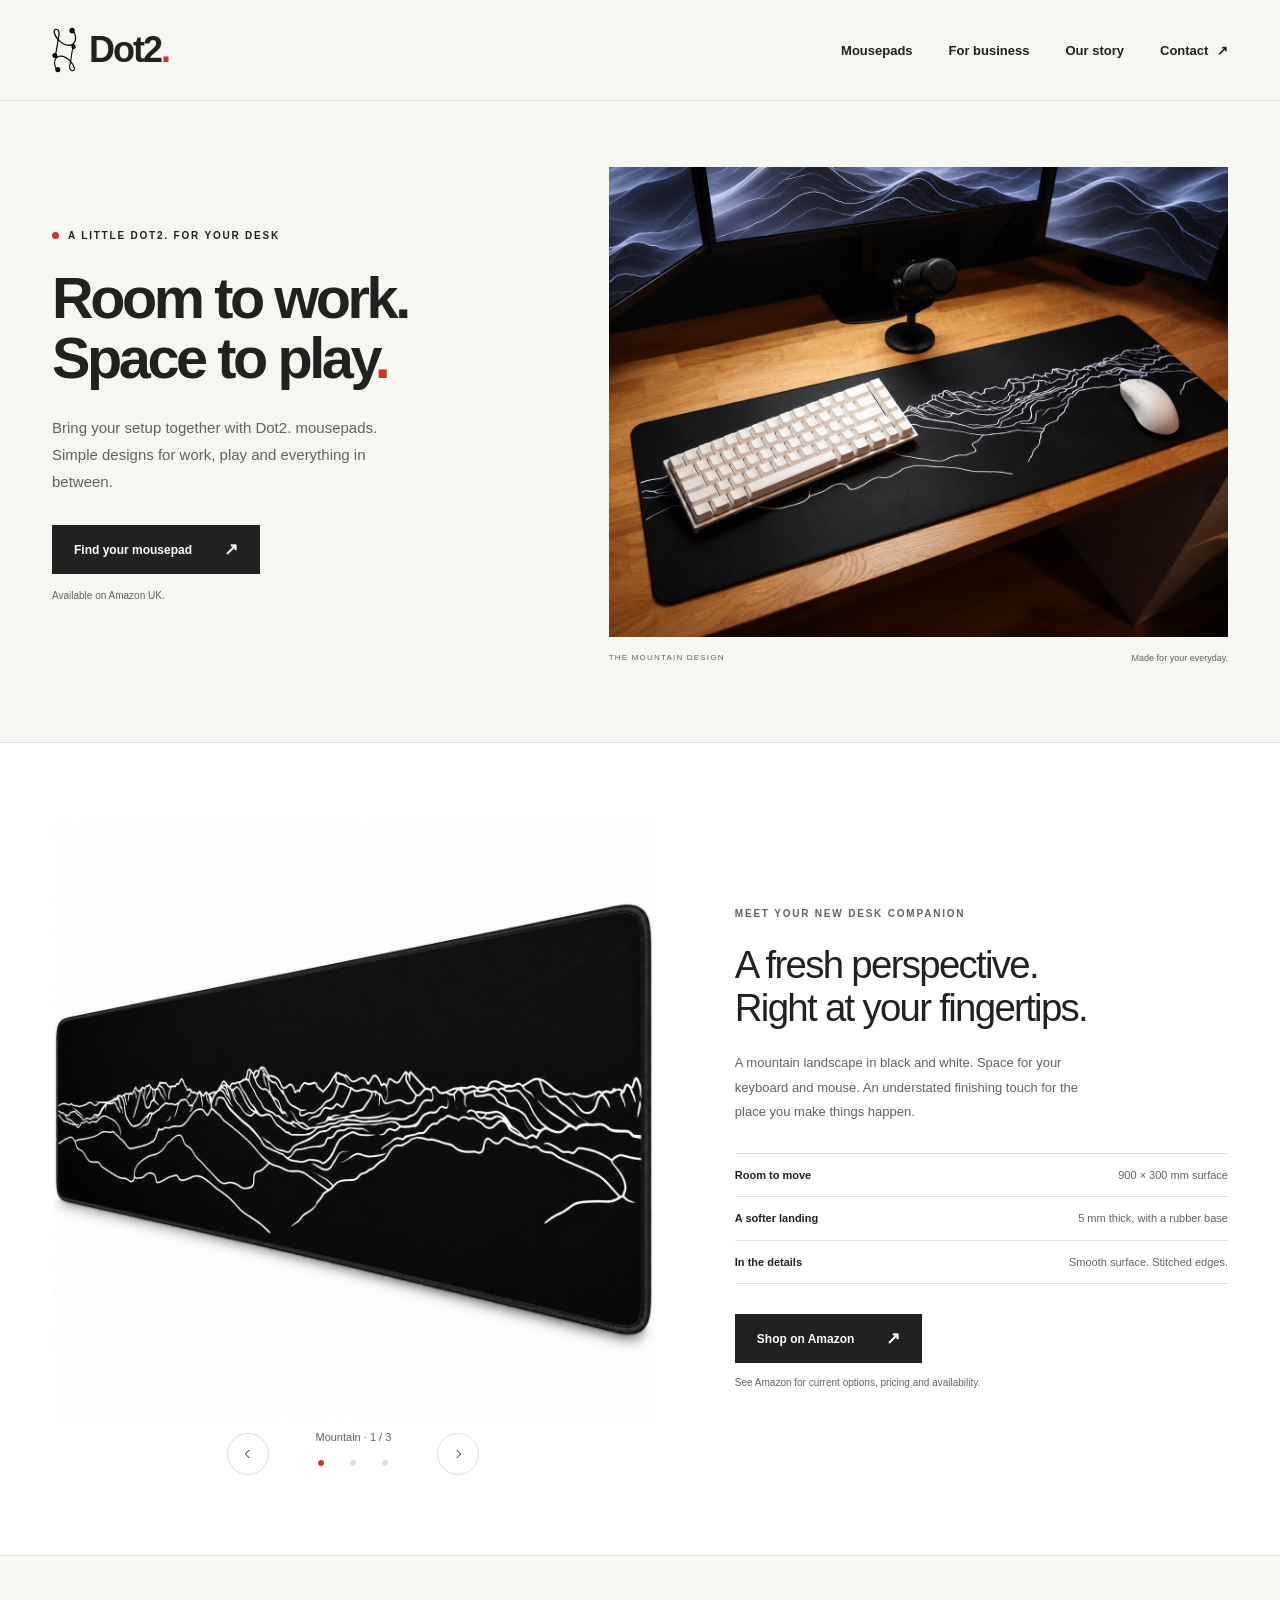
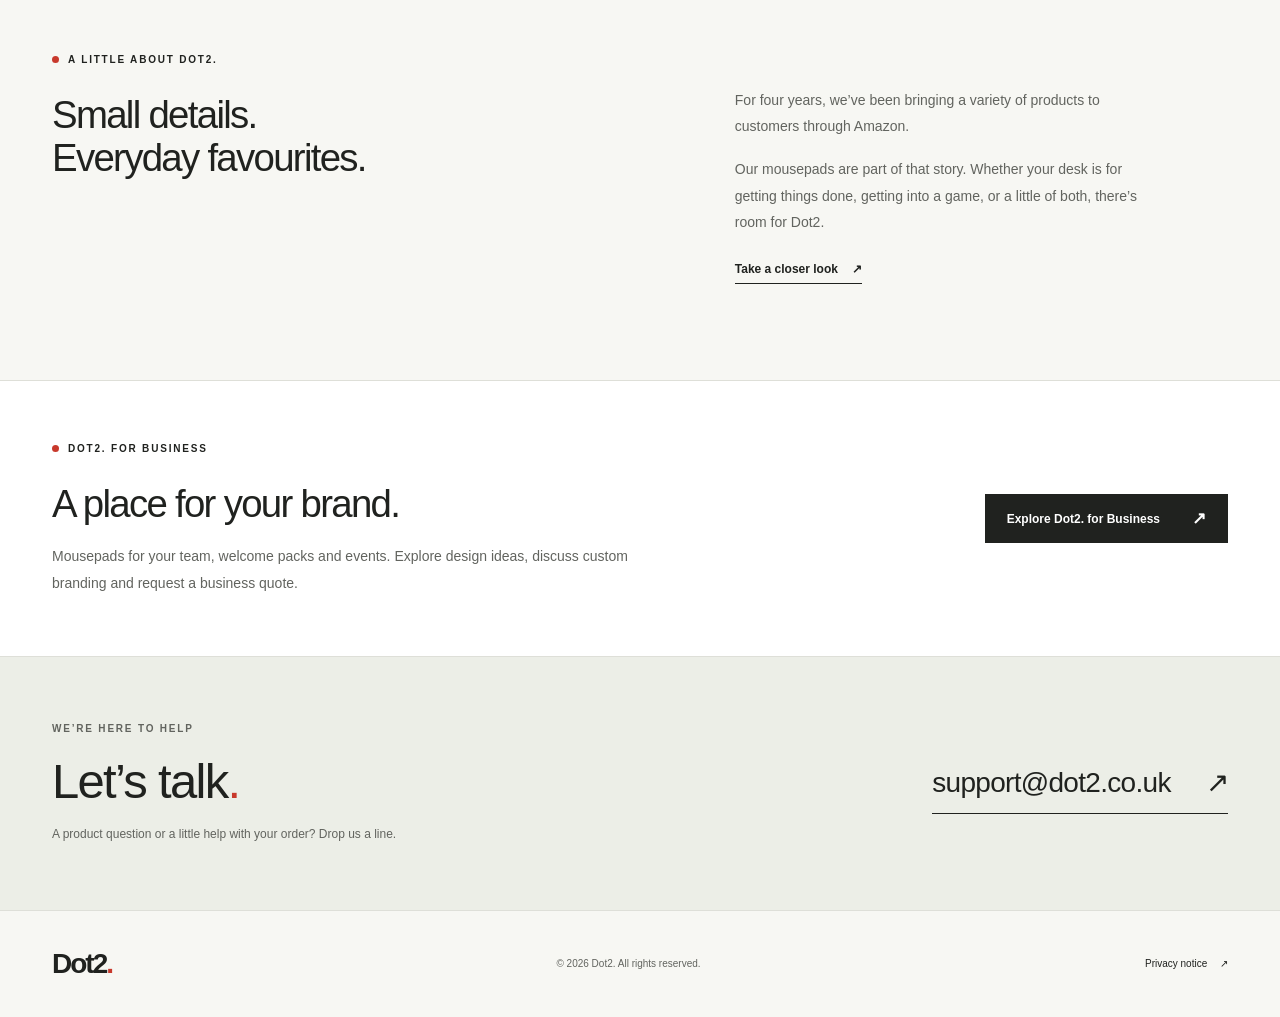
==== commit 72581804: "Add Dot2 for Business page, quote enquiries and privacy update" ====
--- a/index.html
+++ b/index.html
@@ -20,6 +20,7 @@
         </a>
         <nav class="main-nav" aria-label="Main navigation">
           <a href="#mousepads">Mousepads</a>
+          <a href="business.html">For business</a>
           <a href="#about">Our story</a>
           <a href="#contact">Contact <span aria-hidden="true">↗</span></a>
         </nav>
@@ -89,6 +90,13 @@
         </div>
       </section>
 
+      <section class="business-teaser" aria-labelledby="business-teaser-title">
+        <div class="container business-teaser-inner">
+          <div><p class="eyebrow"><span class="little-dot" aria-hidden="true"></span> DOT2. FOR BUSINESS</p><h2 id="business-teaser-title">A place for your brand.</h2><p>Mousepads for your team, welcome packs and events. Explore design ideas, discuss custom branding and request a business quote.</p></div>
+          <a class="button button-dark" href="business.html">Explore Dot2. for Business <span aria-hidden="true">↗</span></a>
+        </div>
+      </section>
+
       <section class="contact-section" id="contact" aria-labelledby="contact-title">
         <div class="container contact-inner">
           <div>
--- a/styles.css
+++ b/styles.css
@@ -78,6 +78,13 @@
 .about-copy { padding-top: 35px; max-width: 420px; }
 .about-copy p { color: var(--muted); font-size: 14px; line-height: 1.9; margin-bottom: 16px; }
 .about-copy .text-link { margin-top: 8px; }
+.business-teaser { background: var(--white); border-top: 1px solid var(--line); }
+.business-teaser-inner { display: flex; align-items: center; justify-content: space-between; gap: 48px; padding-block: 60px; }
+.business-teaser-inner > div { max-width: 610px; }
+.business-teaser h2 { margin-bottom: 18px; }
+.business-teaser p:not(.eyebrow) { margin-bottom: 0; color: var(--muted); font-size: 14px; line-height: 1.9; }
+.business-teaser .button { flex-shrink: 0; }
+.main-nav a[aria-current="page"] { color: var(--accent); }
 .contact-section { background: #eceee7; border-top: 1px solid var(--line); }
 .contact-inner { display: flex; align-items: center; justify-content: space-between; gap: 40px; padding-block: 64px; }
 .contact-inner .eyebrow { margin-bottom: 18px; color: var(--muted); }
@@ -140,6 +147,7 @@
   .about-section { grid-template-columns: 1fr; gap: 25px; padding-block: 55px; }
   .about-section h2 { font-size: 36px; }
   .about-copy { padding-top: 0; }
+  .business-teaser-inner { align-items: flex-start; flex-direction: column; gap: 26px; padding-block: 45px; }
   .contact-inner { align-items: flex-start; flex-direction: column; gap: 20px; padding-block: 45px; }
   .contact-inner h2 { font-size: 44px; }
   .contact-email { font-size: 24px; }
@@ -149,6 +157,10 @@
   .privacy-main { padding-block: 35px 60px; }
   .back-link { margin-bottom: 42px; }
   .privacy-content { margin-top: 38px; }
+}
+@media (max-width: 540px) {
+  .header-inner { flex-wrap: wrap; padding-block: 16px 10px; gap: 10px; }
+  .main-nav { width: 100%; justify-content: space-between; gap: 12px; font-size: 11px; }
 }
 @media (max-width: 370px) {
   .main-nav { gap: 12px; font-size: 10px; }
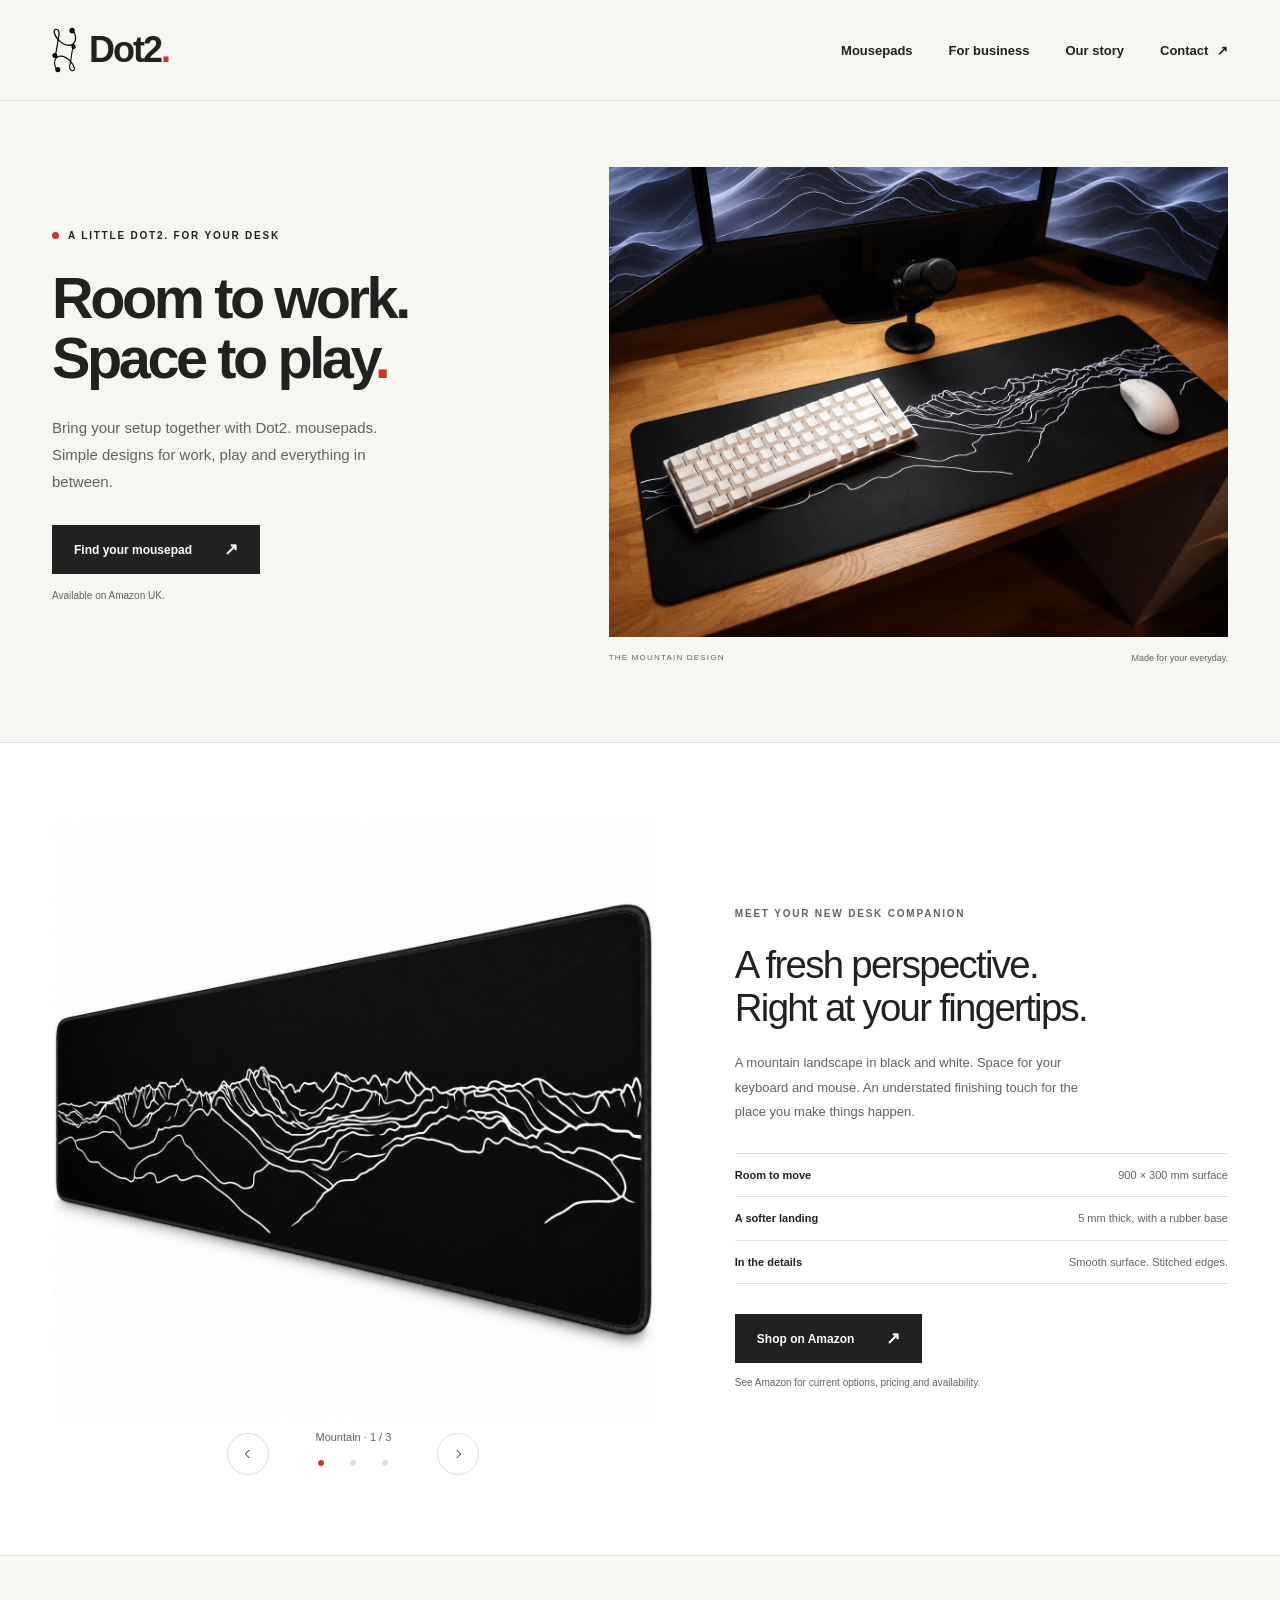
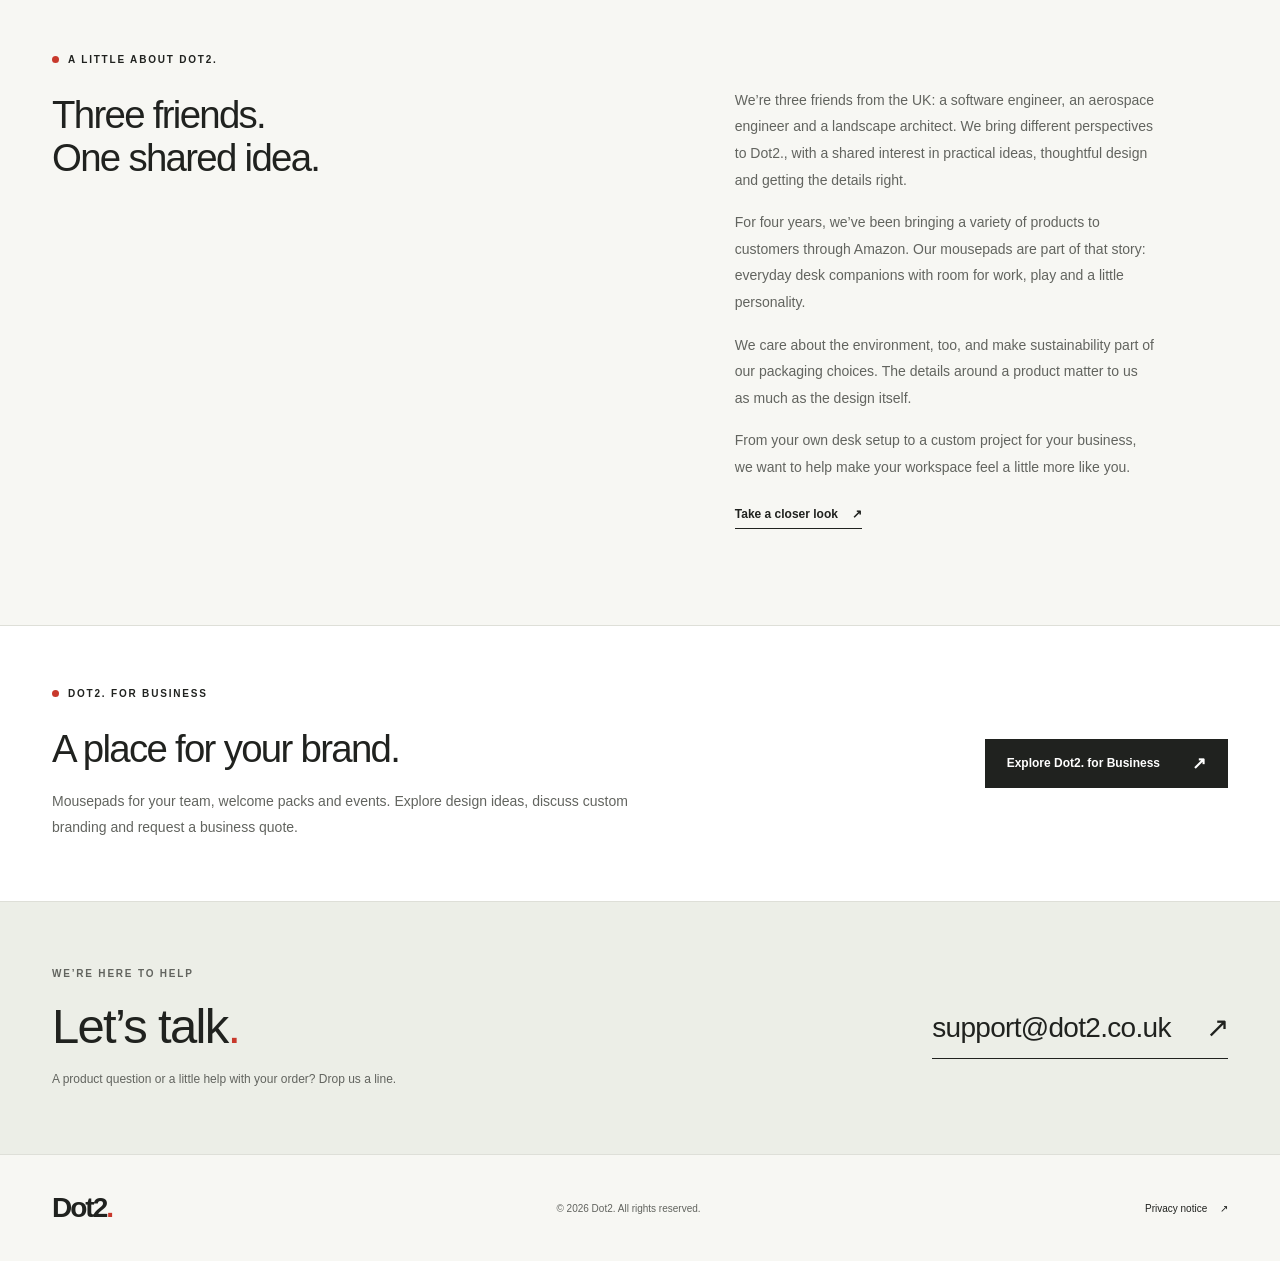
==== commit 7da0819e: "Expand Dot2 story with founders, design values and packaging approach" ====
--- a/index.html
+++ b/index.html
@@ -81,11 +81,13 @@
       <section class="about-section container" id="about" aria-labelledby="about-title">
         <div>
           <p class="eyebrow"><span class="little-dot" aria-hidden="true"></span> A LITTLE ABOUT DOT2.</p>
-          <h2 id="about-title">Small details.<br>Everyday favourites.</h2>
+          <h2 id="about-title">Three friends.<br>One shared idea.</h2>
         </div>
         <div class="about-copy">
-          <p>For four years, we’ve been bringing a variety of products to customers through Amazon.</p>
-          <p>Our mousepads are part of that story. Whether your desk is for getting things done, getting into a game, or a little of both, there’s room for Dot2.</p>
+          <p>We’re three friends from the UK: a software engineer, an aerospace engineer and a landscape architect. We bring different perspectives to Dot2., with a shared interest in practical ideas, thoughtful design and getting the details right.</p>
+          <p>For four years, we’ve been bringing a variety of products to customers through Amazon. Our mousepads are part of that story: everyday desk companions with room for work, play and a little personality.</p>
+          <p>We care about the environment, too, and make sustainability part of our packaging choices. The details around a product matter to us as much as the design itself.</p>
+          <p>From your own desk setup to a custom project for your business, we want to help make your workspace feel a little more like you.</p>
           <a class="text-link" href="#mousepads">Take a closer look <span aria-hidden="true">↗</span></a>
         </div>
       </section>
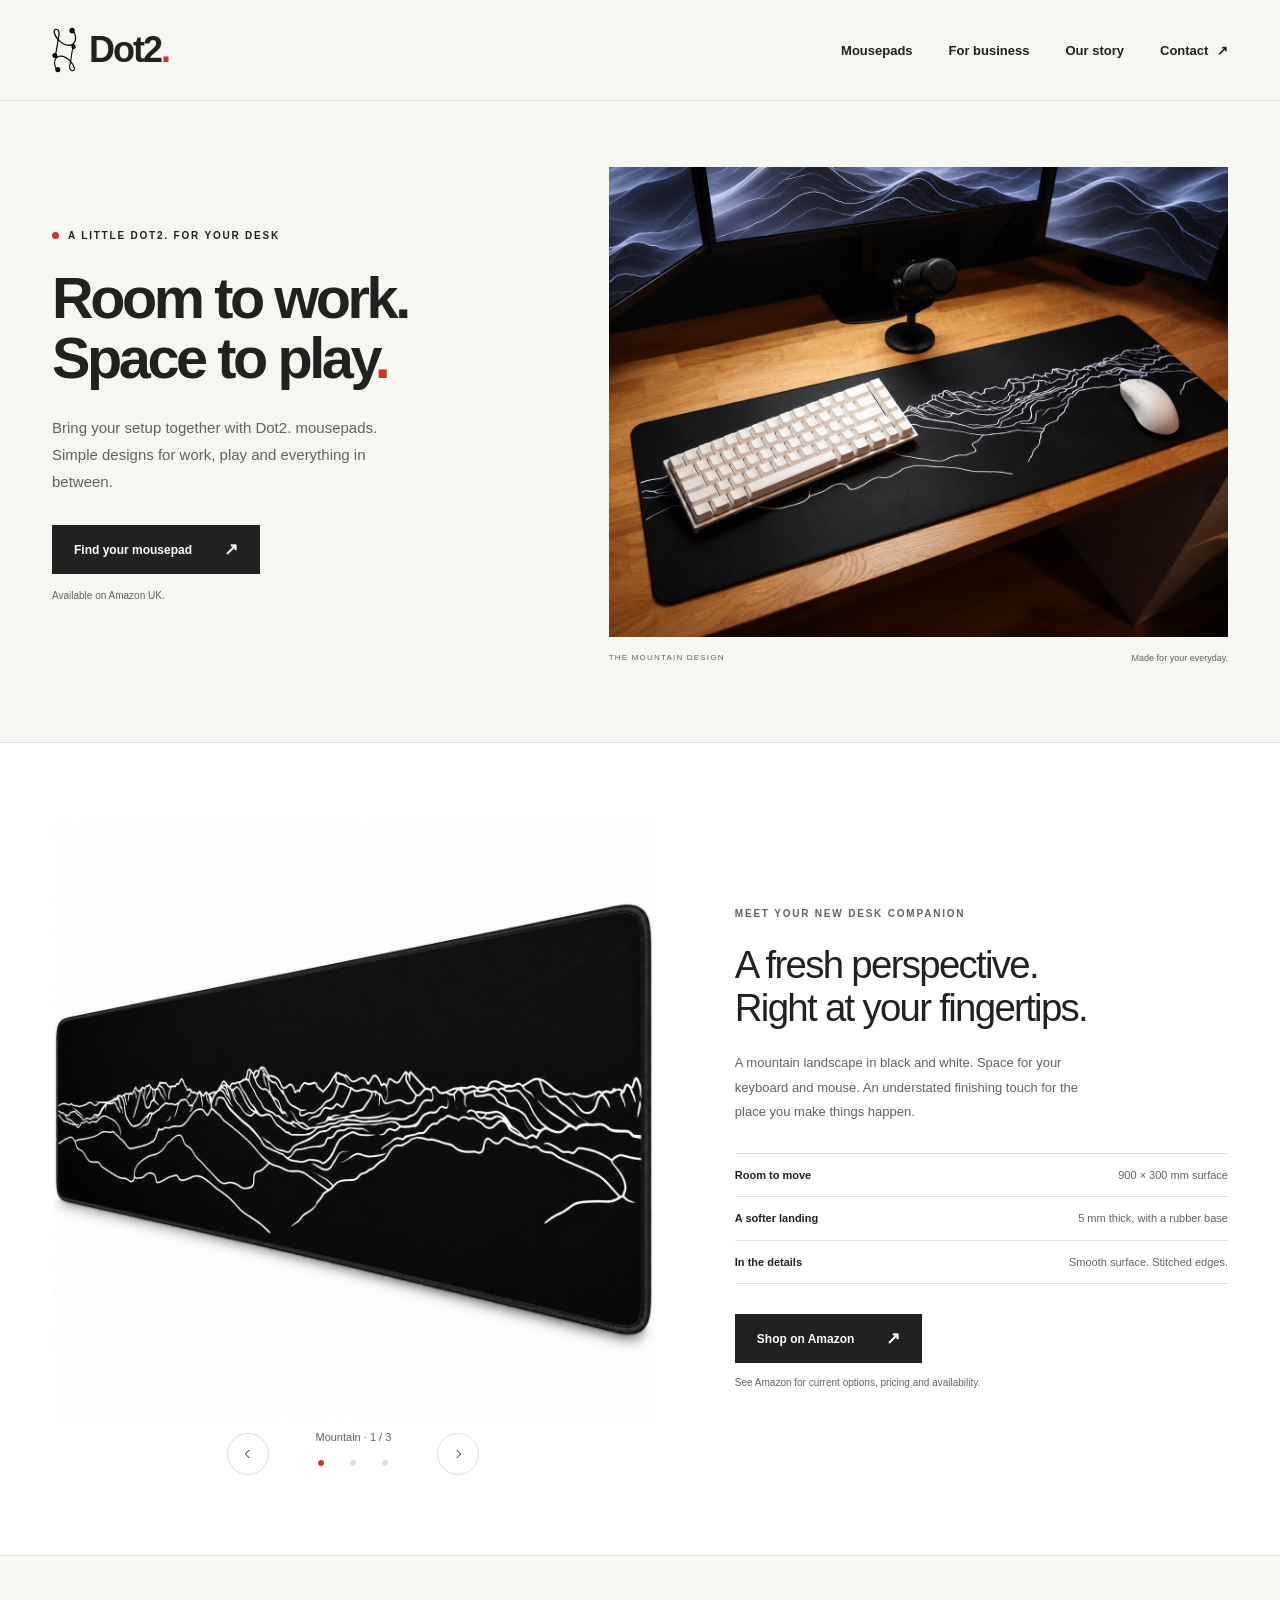
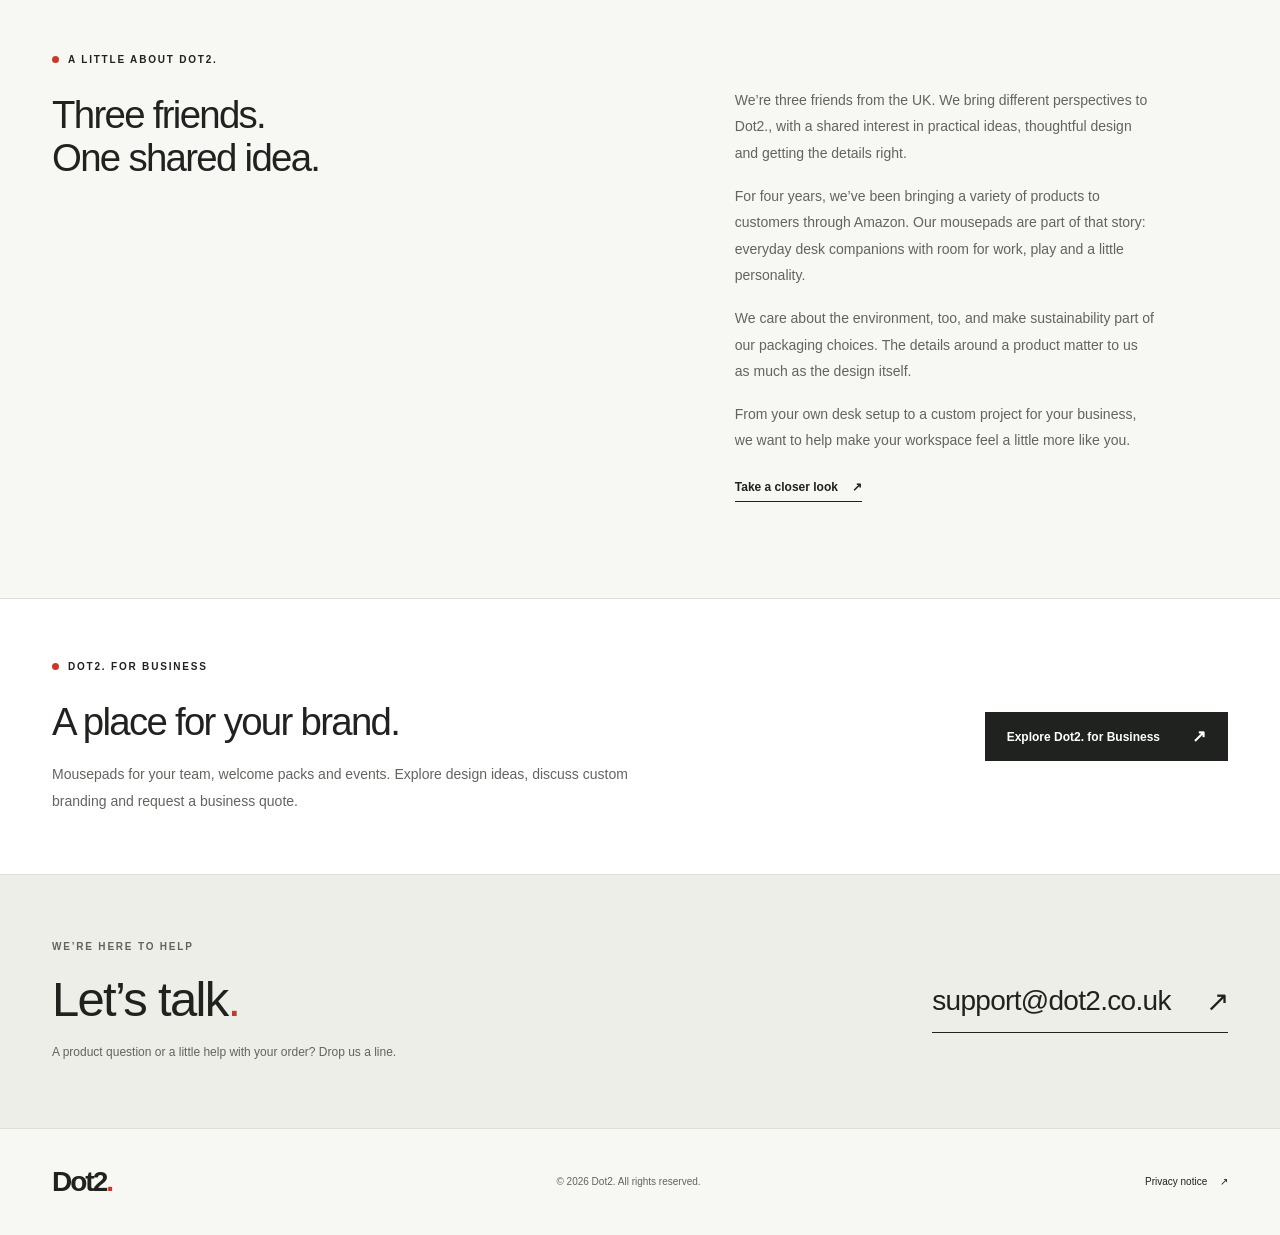
==== commit cc8149eb: "Remove professions from the Dot2 company story" ====
--- a/index.html
+++ b/index.html
@@ -84,7 +84,7 @@
           <h2 id="about-title">Three friends.<br>One shared idea.</h2>
         </div>
         <div class="about-copy">
-          <p>We’re three friends from the UK: a software engineer, an aerospace engineer and a landscape architect. We bring different perspectives to Dot2., with a shared interest in practical ideas, thoughtful design and getting the details right.</p>
+          <p>We’re three friends from the UK. We bring different perspectives to Dot2., with a shared interest in practical ideas, thoughtful design and getting the details right.</p>
           <p>For four years, we’ve been bringing a variety of products to customers through Amazon. Our mousepads are part of that story: everyday desk companions with room for work, play and a little personality.</p>
           <p>We care about the environment, too, and make sustainability part of our packaging choices. The details around a product matter to us as much as the design itself.</p>
           <p>From your own desk setup to a custom project for your business, we want to help make your workspace feel a little more like you.</p>
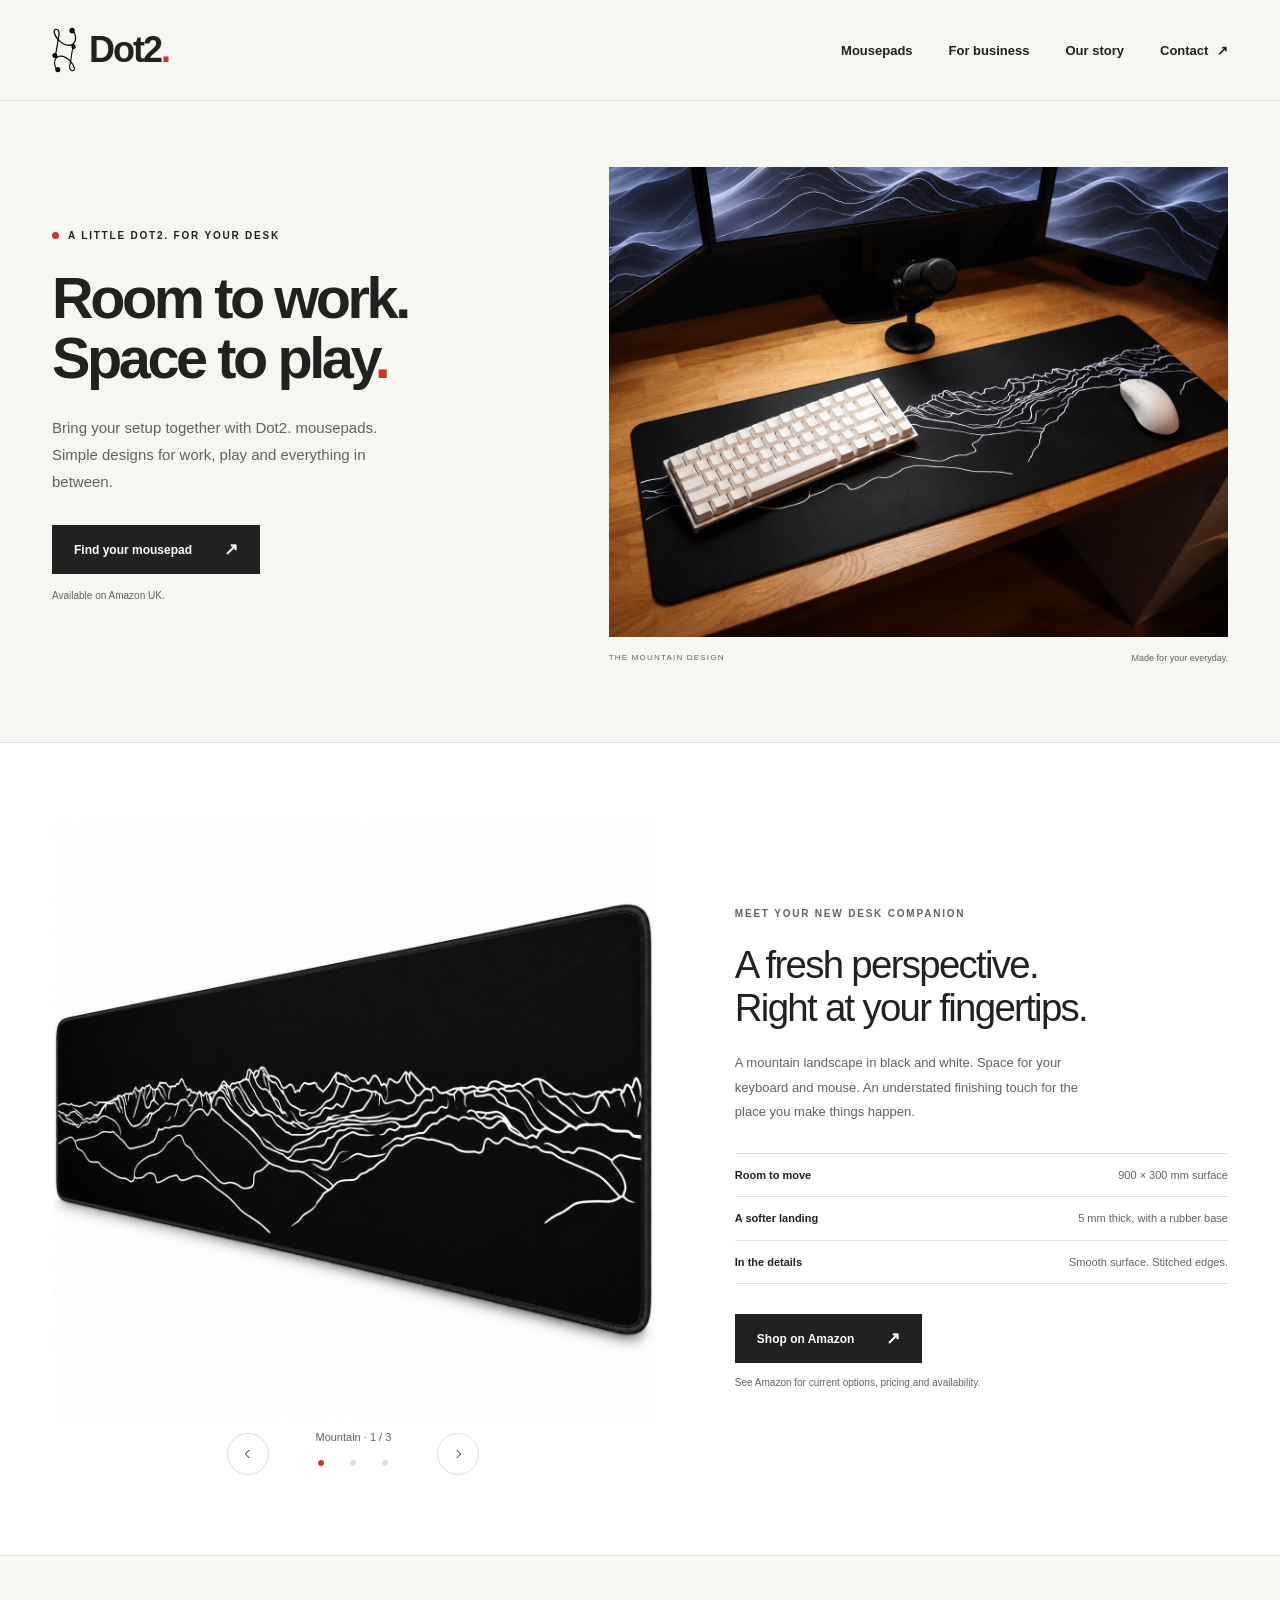
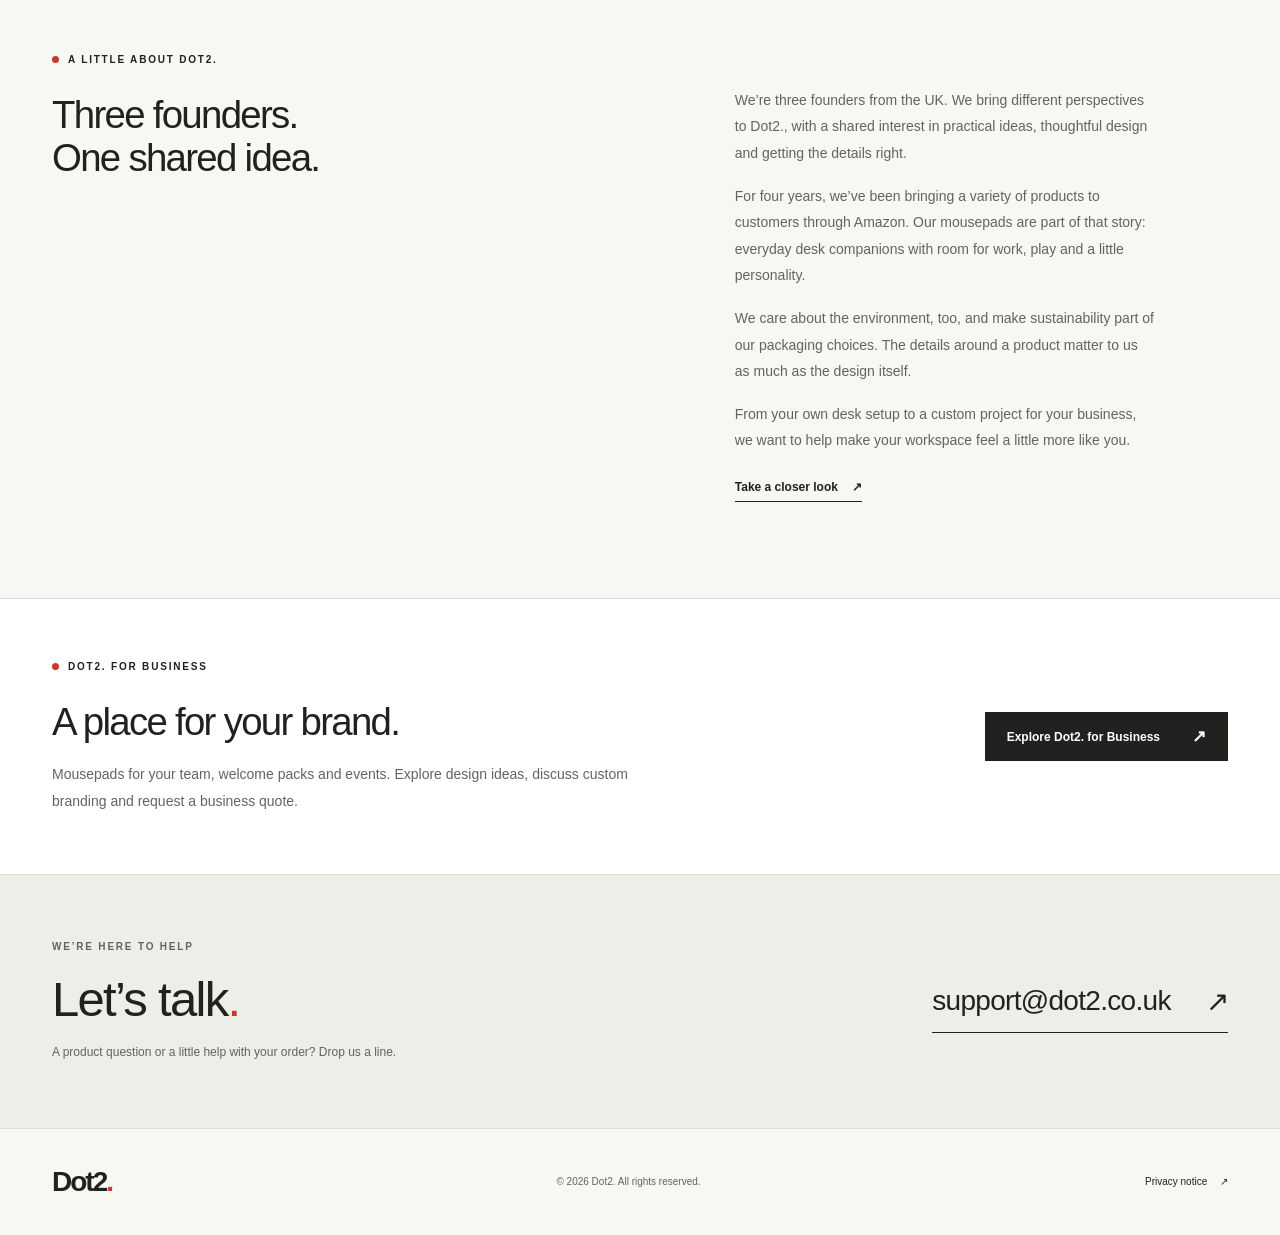
==== commit 3deb230f: "Refer to the Dot2 founders in Our Story" ====
--- a/index.html
+++ b/index.html
@@ -81,10 +81,10 @@
       <section class="about-section container" id="about" aria-labelledby="about-title">
         <div>
           <p class="eyebrow"><span class="little-dot" aria-hidden="true"></span> A LITTLE ABOUT DOT2.</p>
-          <h2 id="about-title">Three friends.<br>One shared idea.</h2>
+          <h2 id="about-title">Three founders.<br>One shared idea.</h2>
         </div>
         <div class="about-copy">
-          <p>We’re three friends from the UK. We bring different perspectives to Dot2., with a shared interest in practical ideas, thoughtful design and getting the details right.</p>
+          <p>We’re three founders from the UK. We bring different perspectives to Dot2., with a shared interest in practical ideas, thoughtful design and getting the details right.</p>
           <p>For four years, we’ve been bringing a variety of products to customers through Amazon. Our mousepads are part of that story: everyday desk companions with room for work, play and a little personality.</p>
           <p>We care about the environment, too, and make sustainability part of our packaging choices. The details around a product matter to us as much as the design itself.</p>
           <p>From your own desk setup to a custom project for your business, we want to help make your workspace feel a little more like you.</p>
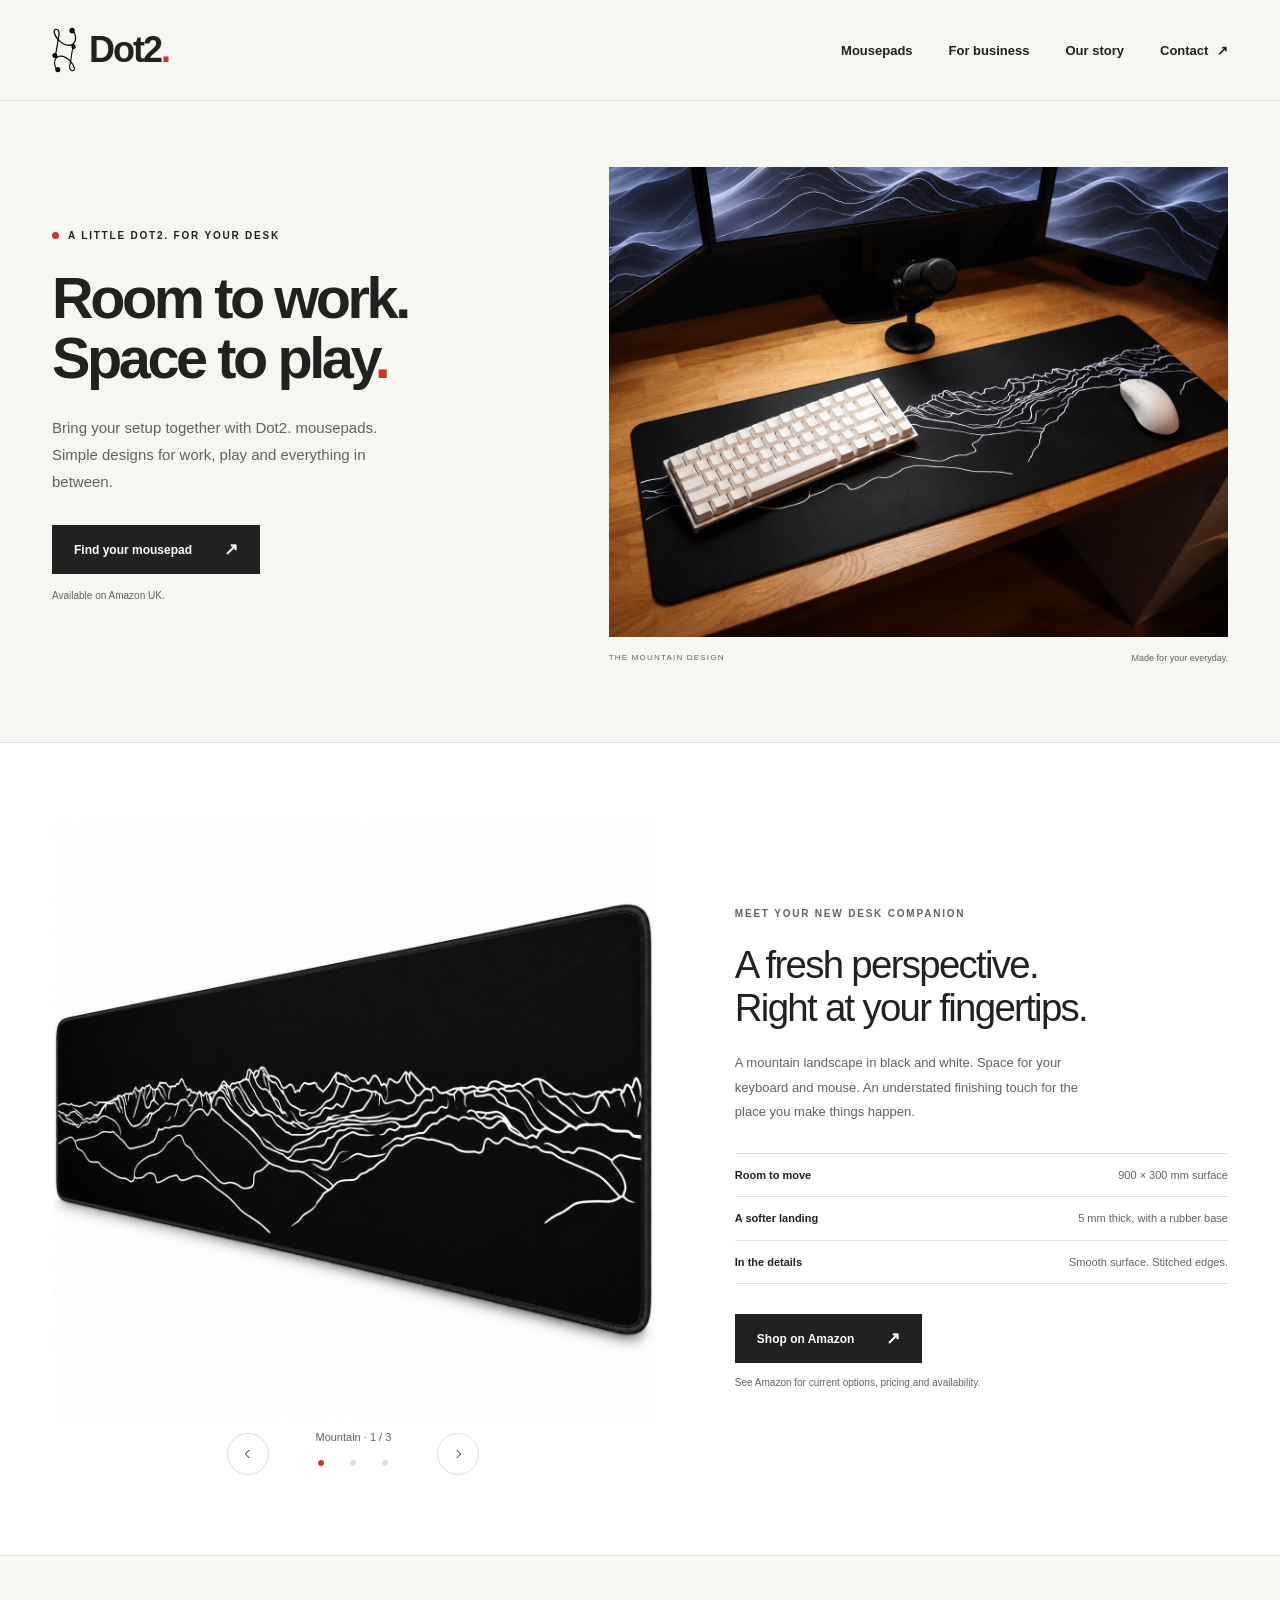
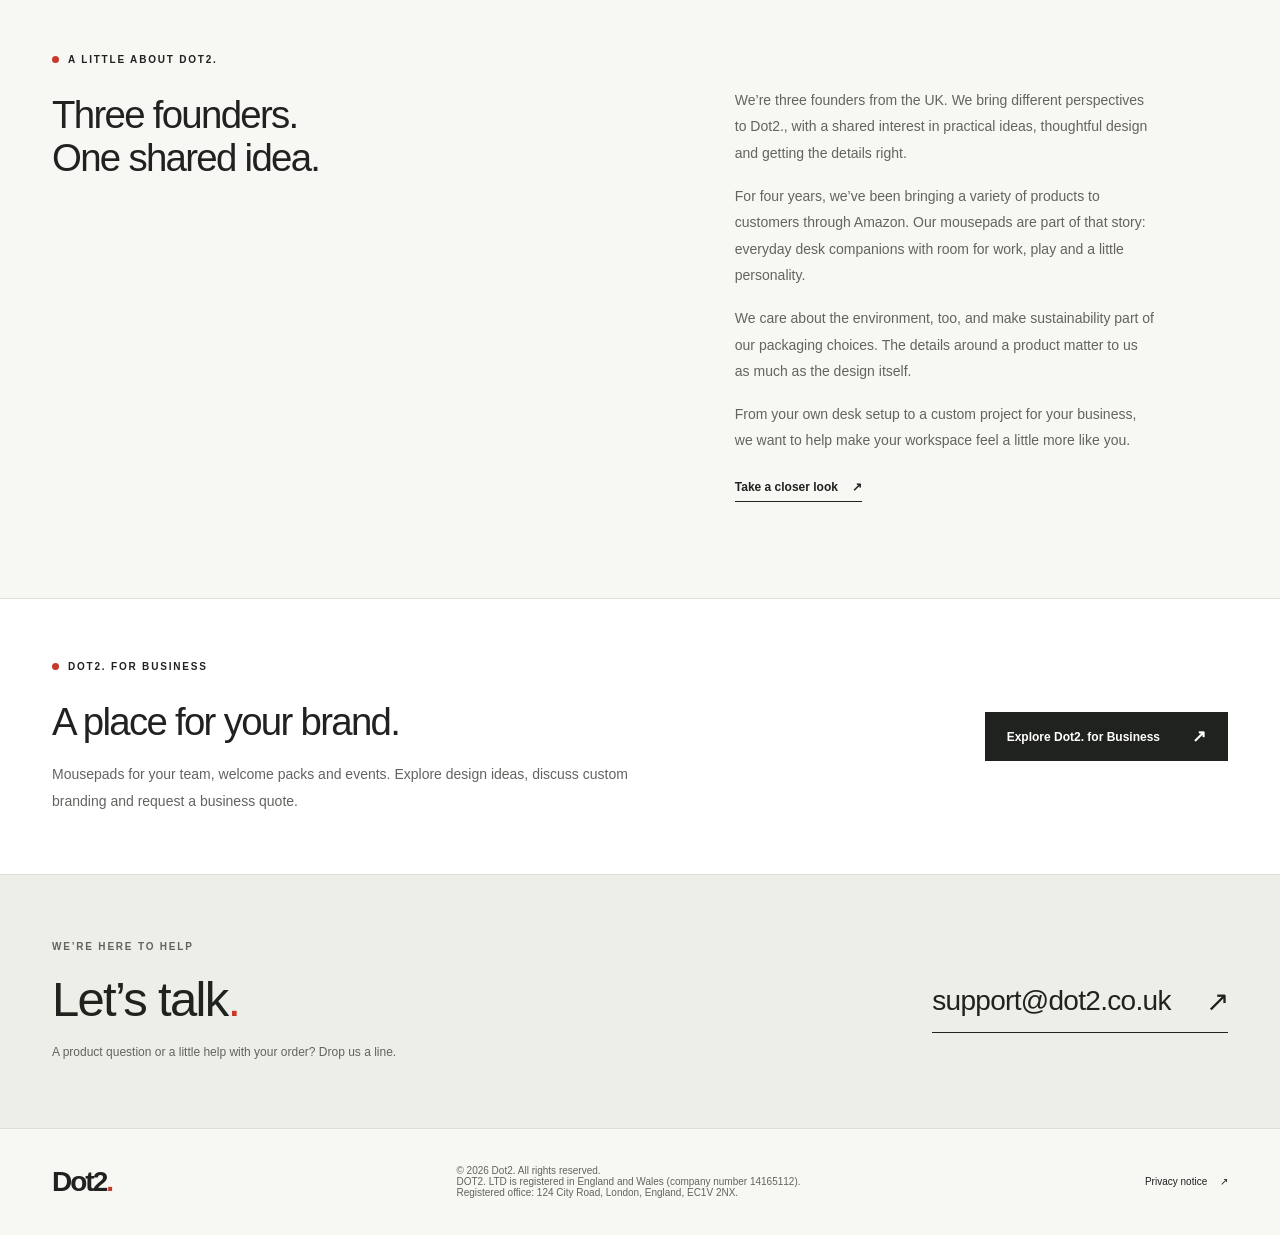
==== commit 647feeee: "privacy updates" ====
--- a/index.html
+++ b/index.html
@@ -114,7 +114,7 @@
     <footer class="site-footer">
       <div class="container footer-inner">
         <a class="brand footer-brand" href="./" aria-label="Dot2. home"><span>Dot2<span class="brand-dot">.</span></span></a>
-        <p>© 2026 Dot2. All rights reserved.</p>
+        <p>© 2026 Dot2. All rights reserved.<br>DOT2. LTD is registered in England and Wales (company number 14165112).<br>Registered office: 124 City Road, London, England, EC1V 2NX.</p>
         <a href="privacy.html">Privacy notice <span aria-hidden="true">↗</span></a>
       </div>
     </footer>
